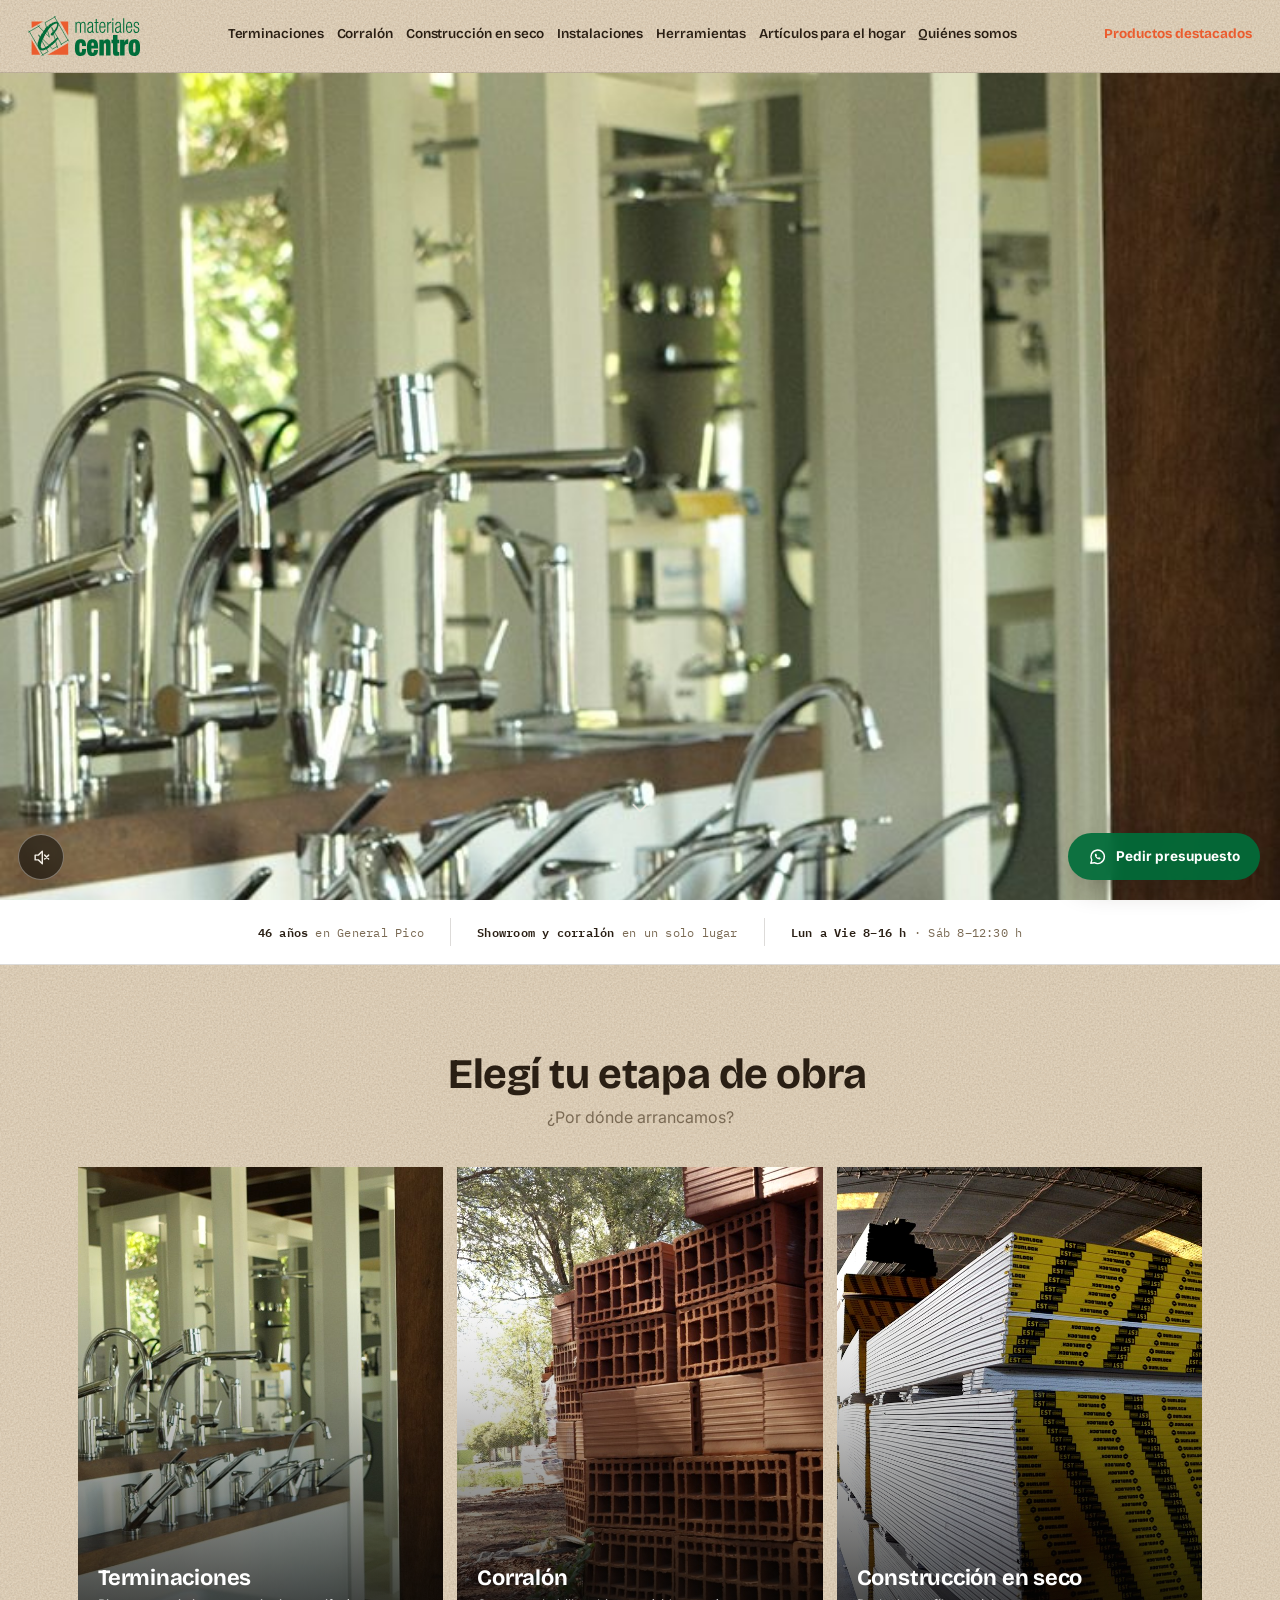
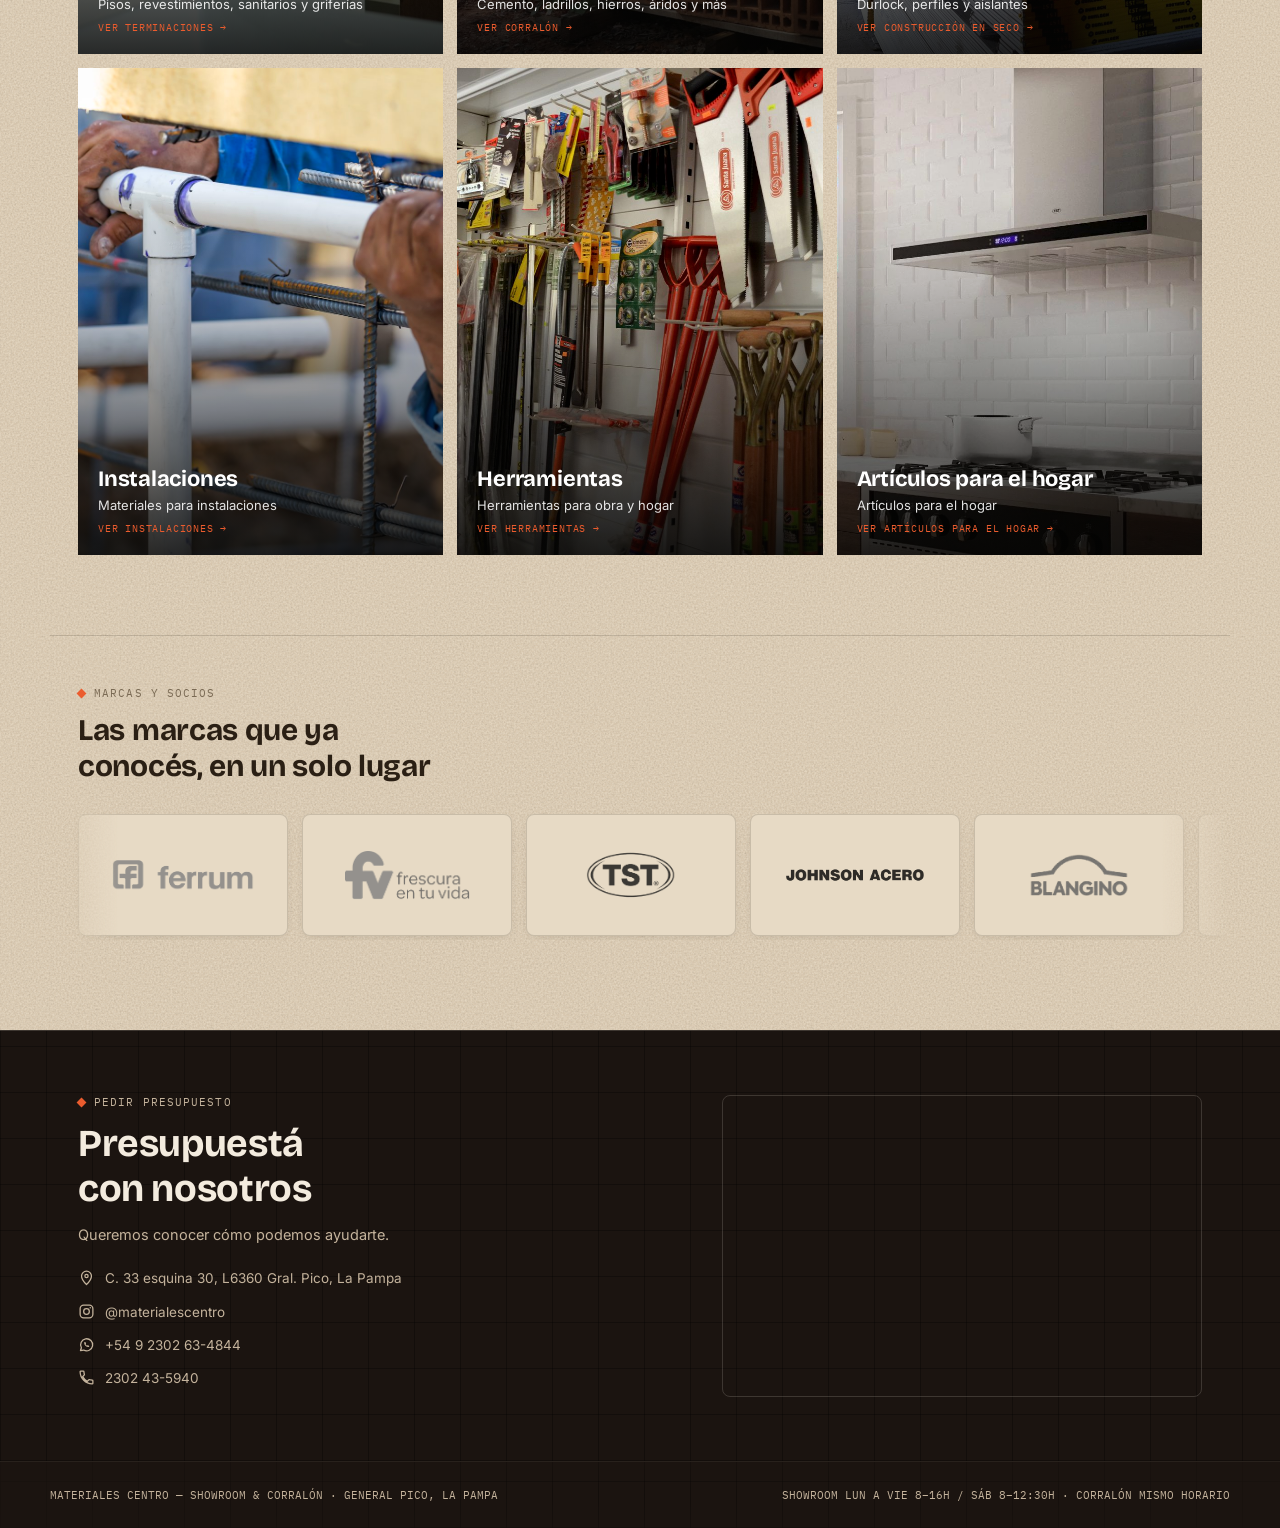
==== index.html @ 57e36277 "SEO, accesibilidad, performance y contenido: T1, T3, T4, T7, T8, T10, T14, T15, T16 - T1: lang, titl" ====
<!DOCTYPE html>
<html lang="es-AR">
<meta charset="utf-8">
<meta name="viewport" content="width=device-width, initial-scale=1">
<title>Materiales Centro | Corralón y Showroom en General Pico, La Pampa</title>
<meta name="description" content="Corralón y showroom en General Pico: cemento, ladrillos, Durlock, sanitarios, pisos y herramientas. 46 años en tu obra. Pedí tu presupuesto por WhatsApp.">
<meta name="theme-color" content="#006D3A">
<link rel="canonical" href="https://delfinaalonso.github.io/MCentro/">
<link rel="icon" type="image/svg+xml" href="assets/img/favicon.svg">

<meta property="og:type" content="website">
<meta property="og:locale" content="es_AR">
<meta property="og:site_name" content="Materiales Centro">
<meta property="og:title" content="Materiales Centro — Corralón y Showroom en General Pico">
<meta property="og:description" content="Todo para tu obra, de los cimientos a las terminaciones. Pedí tu presupuesto por WhatsApp.">
<meta property="og:url" content="https://delfinaalonso.github.io/MCentro/">
<meta property="og:image" content="https://delfinaalonso.github.io/MCentro/assets/img/og-home.jpg">
<meta name="twitter:card" content="summary_large_image">
<link rel="preconnect" href="https://fonts.googleapis.com">
<link rel="preconnect" href="https://fonts.gstatic.com" crossorigin>
<link href="https://fonts.googleapis.com/css2?family=Bricolage+Grotesque:opsz,wght@12..96,500;12..96,700;12..96,800&family=Inter:wght@400;500;600;700&family=IBM+Plex+Mono:wght@400;500;600&display=swap" rel="stylesheet">
<link rel="stylesheet" href="assets/css/styles.css?v=14">
<style>
  /* ---------- header: pedido explícito de sacar todas las sombras/degradé
     oscuro y el halo de texto — el header de home queda con el mismo estilo
     sólido, colores y tipografía que ya usan todas las demás páginas (nada
     se redeclara acá, se hereda tal cual de styles.css). ---------- */

  /* ================= VIDEO DE APERTURA =================
     Reemplaza la secuencia de fotos con scroll "pegado" por el video que
     pasó la clienta (YouTube, no listado). Mucho más simple: una sola
     sección de una pantalla de alto, sin matemática de scroll ni estados
     por acto — el video habla solo. */
  /* El header ocupa 73px fijos arriba (medido en todos los anchos); si el
     video mide 100vh completo, sus últimos 73px quedan tapados por el
     borde de la pantalla al cargar. Se descuenta esa altura para que el
     video entre entero sin necesidad de scrollear. */
  #obra-video{
    position:relative; height:calc(100vh - 73px); height:calc(100dvh - 73px); overflow:hidden;
    background-color:var(--deep);
    /* Imagen de fondo mientras el video de YouTube todavía no cargó (T14:
       la carga del iframe y de su API se difiere hasta el evento load de
       la ventana, así no compite con el resto del contenido). */
    background-image:url('assets/img/portada-showroom.jpg');
    background-size:cover; background-position:50% 30%;
  }
  .video-frame{
    position:absolute; top:50%; left:50%; transform:translate(-50%,-50%);
    width:100vw; height:56.25vw; /* 16:9 a partir del ancho... */
    min-height:100%; min-width:177.78vh; /* ...o del alto, lo que cubra más */
  }
  /* A pesar de controls=0, YouTube a veces muestra un cartelito con el
     título/fecha del video arriba a la izquierda al arrancar. Se agranda
     el video un poco de más y se lo corre hacia arriba: esa franja de
     arriba queda recortada fuera de la vista (#obra-video tiene
     overflow:hidden) y abajo se rellena con más imagen del video, sin
     dejar ningún hueco. */
  .video-frame iframe{
    position:absolute; top:0; left:0; width:100%; height:100%; pointer-events:none;
    transform:scale(1.18) translateY(-5%);
    /* Transparente: mientras no tiene data-src cargado (ver T14, se difiere
       hasta el evento load) se tiene que ver la imagen de fondo de
       #obra-video y no el blanco por defecto de un iframe vacío. */
    background:transparent;
  }

  /* Capa invisible sobre el video: absorbe cualquier toque/clic y no hace
     nada con él — el video nunca se puede pausar, adelantar ni tocar para
     ir a YouTube. El único control es el botón de sonido de más abajo. */
  .video-shield{
    position:absolute; inset:0; z-index:2; width:100%; height:100%;
    background:transparent; border:none; padding:0; margin:0;
    -webkit-appearance:none; appearance:none; cursor:default;
  }

  /* Botón fijo de sonido, abajo a la izquierda: a la misma altura que el
     botón flotante de WhatsApp de abajo a la derecha (bottom:20px), ya
     corregido en styles.css para que quede pegado al borde de verdad. */
  .video-sound-toggle{
    position:absolute; left:18px; bottom:20px; z-index:3;
    width:46px; height:46px; border-radius:50%;
    border:1px solid rgba(241,236,227,.4); background:rgba(4,4,3,.55);
    backdrop-filter:blur(6px); -webkit-backdrop-filter:blur(6px);
    color:#F1ECE3; display:flex; align-items:center; justify-content:center;
    cursor:pointer; transition:background .2s ease, border-color .2s ease;
  }
  .video-sound-toggle:hover{background:rgba(4,4,3,.78); border-color:rgba(241,236,227,.7);}
  .video-sound-toggle .ic-unmuted{display:none;}
  .video-sound-toggle:not(.is-muted) .ic-muted{display:none;}
  .video-sound-toggle:not(.is-muted) .ic-unmuted{display:block;}

  /* Señal de que la página sigue para abajo: una flechita chica, centrada,
     puramente decorativa (no se puede tocar, no hace nada). Más arriba que
     el botón de sonido/WhatsApp para no pisarse con ellos en pantallas
     angostas, donde el botón de WhatsApp se acerca al centro. */
  .video-scroll-hint{
    position:absolute; left:50%; bottom:80px; transform:translateX(-50%);
    z-index:3; pointer-events:none; color:#F1ECE3; opacity:.8;
    animation:video-scroll-bounce 1.8s ease-in-out infinite;
  }
  @keyframes video-scroll-bounce{
    0%,100%{ transform:translate(-50%,0); }
    50%{ transform:translate(-50%,7px); }
  }
  @media(prefers-reduced-motion: reduce){
    .video-scroll-hint{animation:none;}
  }

  /* El video está grabado horizontal (16:9); en un celular en vertical,
     "cubrir" la pantalla completa (lo que hace el resto de este bloque)
     recorta la mayor parte de los costados y deja ver solo una tira
     angosta del medio — además de agrandar la franja a recortar arriba
     para tapar el cartel de YouTube, lo que se nota más sobre tan poco
     video visible. En mobile se muestra en su proporción real (16:9,
     sin recortar de más) en vez de forzarlo a pantalla completa: entra
     bastante más video en pantalla y de paso ocupa mucho menos alto, así
     que hay que scrollear menos para llegar al resto de la página. */
  @media(max-width:760px){
    #obra-video{height:auto; aspect-ratio:16/9;}
    .video-frame{position:absolute; inset:0; top:0; left:0; transform:none; width:100%; height:100%; min-width:0; min-height:0;}
    .video-scroll-hint{display:none;}
  }

  /* ================= SALIDA — tres fotogramas, no tarjetas ================= */
  #salida{padding:84px 0 50px;}
  .salida-head{max-width:44ch; margin:0 auto 40px; text-align:center;}
  .salida-head p.tag{color:var(--soft); justify-content:center;}
  /* Nunca se tiene que partir en dos líneas: el tamaño baja con el ancho de
     pantalla (en vez de tener un piso fijo) para que "¿Por dónde
     arrancamos?" siempre entre completo en una sola línea. */
  .salida-head h2{font-size:clamp(15px,6vw,42px); color:var(--ink); white-space:nowrap;}
  .salida-sub{margin-top:8px; color:var(--soft); font-size:clamp(13px,2.2vw,16px);}
  /* 3 columnas (no 4): con Catálogo y Quiénes somos afuera (quedan solo
     en el menú) son 6 accesos, y 3x2 cierra parejo en vez de dejar una
     fila incompleta. */
  .exit-grid{display:grid; grid-template-columns:repeat(3,1fr); gap:14px;}
  .exit{position:relative; overflow:hidden; display:block; aspect-ratio:3/4; scroll-margin-top:90px;}
  .exit img{position:absolute; inset:0; width:100%; height:100%; object-fit:cover; filter:saturate(1.02) contrast(1.02); transition:transform .5s ease;}
  .exit:hover img{transform:scale(1.045);}
  .exit .scrim{position:absolute; inset:0; background:linear-gradient(to top, rgba(4,4,3,.85), rgba(4,4,3,.15) 55%, transparent 75%);}
  .exit .ex-in{position:absolute; inset:0; display:flex; flex-direction:column; justify-content:flex-end; padding:20px; color:#fff;}
  .exit h3{font-size:clamp(17px,1.8vw,22px); line-height:1.15;}
  .exit .ex-desc{font-size:13px; line-height:1.35; color:rgba(255,255,255,.88); margin-top:4px;}
  .exit .go{font-family:'IBM Plex Mono',monospace; font-size:10px; letter-spacing:.08em; text-transform:uppercase; color:var(--naranja); display:flex; align-items:center; gap:7px; margin-top:8px; transition:gap .2s ease;}
  .exit:hover .go{gap:12px;}
  @media(max-width:900px){ .exit-grid{grid-template-columns:repeat(2,1fr);} }

  html.js-anim .reveal-el.d2.is-visible{transition-delay:.24s;}

  @media(max-width:1250px){
    .main-nav{display:none;}
    .burger{display:flex;}
  }

  html.nav-force-burger .main-nav{display:none;}
  html.nav-force-burger .burger{display:flex;}

  /* ---------- marcas y socios (slider) — movido de Terminaciones a la home ---------- */
  /* padding-top/bottom, no el shorthand de 3 valores: ese pone el
     izquierdo/derecho en 0 y pisa el padding lateral de .wrap, dejando el
     título pegado al borde en mobile. */
  .partners{padding-top:50px; padding-bottom:60px; border-top:1px solid var(--line); margin-top:30px;}
  .partners-head{margin-bottom:26px;}
  .partners-head h2{font-size:clamp(22px,3vw,30px); max-width:26ch;}
  .partners-marquee{overflow-x:auto; margin:0 -28px; padding:4px 28px; -webkit-mask-image:linear-gradient(to right, transparent, #000 6%, #000 94%, transparent); mask-image:linear-gradient(to right, transparent, #000 6%, #000 94%, transparent); scrollbar-width:none;}
  .partners-marquee::-webkit-scrollbar{display:none;}
  html.js-anim .partners-marquee{overflow:hidden;}
  .partners-track{display:flex; gap:14px; width:max-content;}
  /* 48s, no 26s: con el doble de logos (13 en vez de 7) recorre el doble
     de distancia, así que necesita el doble de tiempo para que la
     velocidad de scroll se sienta igual que antes. */
  html.js-anim .partners-track{animation:partnersMarquee 48s linear infinite;}
  html.js-anim .partners-marquee:hover .partners-track{animation-play-state:paused;}
  @keyframes partnersMarquee{ from{transform:translateX(0);} to{transform:translateX(-50%);} }
  .partner-card{
    flex:0 0 auto; width:210px; height:122px; border:1px solid var(--line); border-radius:8px;
    display:flex; align-items:center; justify-content:center; text-align:center; padding:18px;
    box-shadow:0 4px 14px -7px rgba(42,31,20,.22); transition:box-shadow .25s ease, transform .25s ease;
  }
  .partner-card:hover{box-shadow:0 18px 32px -12px rgba(42,31,20,.32); transform:translateY(-4px);}
  .partner-card.real{background:var(--bg);}
  .partner-card img{max-height:52px; width:auto; max-width:82%; object-fit:contain; filter:grayscale(1) contrast(1.05); opacity:.8; transition:filter .25s ease, opacity .25s ease;}
  .partner-card:hover img{filter:none; opacity:1;}

  /* ================= FRANJA DE CONFIANZA (T3) ================= */
  .trust-strip{background:#fff; border-bottom:1px solid var(--line);}
  .trust-strip .wrap{
    display:flex; flex-wrap:wrap; justify-content:center; gap:10px 0;
    list-style:none; padding:18px 28px; max-width:1180px; margin:0 auto;
  }
  .trust-strip li{
    font-family:'IBM Plex Mono',monospace; font-size:12px; letter-spacing:.02em; color:var(--soft);
    padding:4px 26px; text-align:center;
  }
  .trust-strip li + li{border-left:1px solid var(--line);}
  .trust-strip li strong{color:var(--ink); font-weight:600;}
  @media (max-width:860px){
    .trust-strip .wrap{flex-direction:column; align-items:center; gap:10px; padding:16px 28px;}
    .trust-strip li{border-left:none !important; padding:0; width:100%;}
    .trust-strip li + li{border-top:1px solid var(--line); padding-top:10px;}
  }
</style>

<body data-page="home">
<div data-include="header"></div>


<main id="top">
  <section id="obra-video">
    <div class="video-frame">
      <iframe
        id="obraYt"
        data-src="https://www.youtube-nocookie.com/embed/5IaC7FZlDbE?autoplay=1&mute=1&loop=1&playlist=5IaC7FZlDbE&controls=0&modestbranding=1&playsinline=1&rel=0&iv_load_policy=3&disablekb=1&fs=0&enablejsapi=1&origin=https://delfinaalonso.github.io"
        title="Materiales Centro" frameborder="0"
        allow="autoplay">
      </iframe>
    </div>
    <div class="video-shield" id="videoShield" aria-hidden="true"></div>
    <button type="button" class="video-sound-toggle is-muted" id="videoSoundToggle" aria-pressed="false" aria-label="Activar sonido">
      <svg class="ic-muted" viewBox="0 0 24 24" width="19" height="19" fill="none" stroke="currentColor" stroke-width="1.8" stroke-linecap="round" stroke-linejoin="round"><path d="M4 9v6h4l5 5V4L8 9H4z"/><path d="M16 9l5 5M21 9l-5 5"/></svg>
      <svg class="ic-unmuted" viewBox="0 0 24 24" width="19" height="19" fill="none" stroke="currentColor" stroke-width="1.8" stroke-linecap="round" stroke-linejoin="round"><path d="M4 9v6h4l5 5V4L8 9H4z"/><path d="M16.5 8.5a5 5 0 0 1 0 7M19.5 6a9 9 0 0 1 0 12"/></svg>
    </button>
    <svg class="video-scroll-hint" aria-hidden="true" viewBox="0 0 24 24" width="26" height="26" fill="none" stroke="currentColor" stroke-width="1.8" stroke-linecap="round" stroke-linejoin="round"><path d="M6 10l6 6 6-6"/></svg>
  </section>

  <section id="confianza" class="trust-strip">
    <ul class="wrap">
      <li><strong>46 años</strong> en General Pico</li>
      <li><strong>Showroom y corralón</strong> en un solo lugar</li>
      <li><strong>Lun a Vie 8–16 h</strong> · Sáb 8–12:30 h</li>
      <!-- [CONFIRMAR con el cliente antes de publicar]
      <li><strong>Presupuesto sin cargo</strong> ni compromiso</li>
      -->
    </ul>
  </section>

  <section id="salida">
    <div class="wrap salida-head reveal-el">
      <h2>Elegí tu etapa de obra</h2>
      <p class="salida-sub">¿Por dónde arrancamos?</p>
    </div>
    <div class="wrap">
      <div class="exit-grid">
        <a href="terminaciones.html" class="exit reveal-el">
          <img src="assets/img/portada-showroom.jpg" alt="Griferías y sanitarios en el showroom de Materiales Centro" width="740" height="960" loading="lazy" decoding="async" style="object-position:50% 38%;" />
          <div class="scrim"></div>
          <div class="ex-in"><h3>Terminaciones</h3><p class="ex-desc">Pisos, revestimientos, sanitarios y griferías</p><span class="go">Ver terminaciones →</span></div>
        </a>
        <a href="corralon.html" class="exit reveal-el d1">
          <img src="assets/img/portada-corralon.jpg" alt="Ladrillos cerámicos huecos apilados en el corralón" width="740" height="960" loading="lazy" decoding="async" style="object-position:50% 38%;" />
          <div class="scrim"></div>
          <div class="ex-in"><h3>Corralón</h3><p class="ex-desc">Cemento, ladrillos, hierros, áridos y más</p><span class="go">Ver corralón →</span></div>
        </a>
        <a href="construccion-en-seco.html" class="exit reveal-el d2">
          <img src="assets/img/portada-en-seco.jpg" alt="Placas de yeso Durlock apiladas en depósito" width="740" height="960" loading="lazy" decoding="async" style="object-position:50% 45%;" />
          <div class="scrim"></div>
          <div class="ex-in"><h3>Construcción en seco</h3><p class="ex-desc">Durlock, perfiles y aislantes</p><span class="go">Ver construcción en seco →</span></div>
        </a>
        <a href="instalaciones.html" class="exit reveal-el">
          <img src="assets/img/portada-instalaciones.jpg" alt="Instalación de cañerías de agua en una obra" width="1600" height="1067" loading="lazy" decoding="async" style="object-position:60% 40%;" />
          <div class="scrim"></div>
          <div class="ex-in"><h3>Instalaciones</h3><p class="ex-desc">Materiales para instalaciones</p><span class="go">Ver instalaciones →</span></div>
        </a>
        <a href="herramientas.html" class="exit reveal-el d1">
          <img src="assets/img/portada-herramientas.jpg" alt="Serruchos, palas y herramientas de mano en exhibición" width="740" height="960" loading="lazy" decoding="async" style="object-position:50% 30%;" />
          <div class="scrim"></div>
          <div class="ex-in"><h3>Herramientas</h3><p class="ex-desc">Herramientas para obra y hogar</p><span class="go">Ver herramientas →</span></div>
        </a>
        <a href="articulos-para-el-hogar.html" class="exit reveal-el d2">
          <img src="assets/img/portada-art-del-hogar.jpg" alt="Anafe a gas y campana extractora de cocina en exhibición" width="740" height="960" loading="lazy" decoding="async" style="object-position:60% 70%;" />
          <div class="scrim"></div>
          <div class="ex-in"><h3>Artículos para el hogar</h3><p class="ex-desc">Artículos para el hogar</p><span class="go">Ver artículos para el hogar →</span></div>
        </a>
      </div>
    </div>
  </section>

  <section class="wrap partners reveal-el">
    <div class="partners-head">
      <p class="tag"><span class="tick"></span>Marcas y socios</p>
      <h2>Las marcas que ya conocés, en un solo lugar</h2>
    </div>
    <div class="partners-marquee" tabindex="0" aria-label="Marcas y socios estratégicos">
      <div class="partners-track">
        <div class="partner-card real"><img src="assets/img/logo-ferrum.png" alt="Ferrum" width="1294" height="398" loading="lazy" decoding="async" /></div>
        <div class="partner-card real"><img src="assets/img/logo-fv.png" alt="FV" width="510" height="210" loading="lazy" decoding="async" /></div>
        <div class="partner-card real"><img src="assets/img/logo-TST.png" alt="TST" width="431" height="250" loading="lazy" decoding="async" /></div>
        <!-- [CONFIRMAR con el cliente]: el archivo se llama logo-johnson.png pero el alt dice "Jhonson" — probable error de tipeo. No se cambia a "Johnson" hasta que Delfina confirme cuál es el nombre correcto de la marca. -->
        <div class="partner-card real"><img src="assets/img/logo-johnson.png" alt="Jhonson" width="1780" height="250" loading="lazy" decoding="async" /></div>
        <div class="partner-card real"><img src="assets/img/logo-Blangino.png" alt="Blangino" width="482" height="250" loading="lazy" decoding="async" /></div>
        <div class="partner-card real"><img src="assets/img/logo-misiones.png" alt="Misiones" width="758" height="154" loading="lazy" decoding="async" /></div>
        <div class="partner-card real"><img src="assets/img/logo-Vasser.png" alt="Vasser" width="513" height="210" loading="lazy" decoding="async" /></div>
        <div class="partner-card real"><img src="assets/img/logo-durlock.png" alt="Durlock" width="500" height="213" loading="lazy" decoding="async" /></div>
        <div class="partner-card real"><img src="assets/img/logo-cerronegro.png" alt="Cerro Negro" width="280" height="154" loading="lazy" decoding="async" /></div>
        <div class="partner-card real"><img src="assets/img/logo-canuelas.png" alt="Cerámica Cañuelas" width="1525" height="244" loading="lazy" decoding="async" /></div>
        <div class="partner-card real"><img src="assets/img/logo-palmar.png" alt="Palmar" width="350" height="133" loading="lazy" decoding="async" /></div>
        <div class="partner-card real"><img src="assets/img/logo-lomanegra.png" alt="Loma Negra" width="800" height="783" loading="lazy" decoding="async" /></div>
        <div class="partner-card real"><img src="assets/img/logo-spl.png" alt="SPL Láminas" width="326" height="272" loading="lazy" decoding="async" /></div>
        <div class="partner-card real" aria-hidden="true"><img src="assets/img/logo-ferrum.png" alt="" width="1294" height="398" loading="lazy" decoding="async" /></div>
        <div class="partner-card real" aria-hidden="true"><img src="assets/img/logo-fv.png" alt="" width="510" height="210" loading="lazy" decoding="async" /></div>
        <div class="partner-card real" aria-hidden="true"><img src="assets/img/logo-TST.png" alt="" width="431" height="250" loading="lazy" decoding="async" /></div>
        <div class="partner-card real" aria-hidden="true"><img src="assets/img/logo-johnson.png" alt="" width="1780" height="250" loading="lazy" decoding="async" /></div>
        <div class="partner-card real" aria-hidden="true"><img src="assets/img/logo-Blangino.png" alt="" width="482" height="250" loading="lazy" decoding="async" /></div>
        <div class="partner-card real" aria-hidden="true"><img src="assets/img/logo-misiones.png" alt="" width="758" height="154" loading="lazy" decoding="async" /></div>
        <div class="partner-card real" aria-hidden="true"><img src="assets/img/logo-Vasser.png" alt="" width="513" height="210" loading="lazy" decoding="async" /></div>
        <div class="partner-card real" aria-hidden="true"><img src="assets/img/logo-durlock.png" alt="" width="500" height="213" loading="lazy" decoding="async" /></div>
        <div class="partner-card real" aria-hidden="true"><img src="assets/img/logo-cerronegro.png" alt="" width="280" height="154" loading="lazy" decoding="async" /></div>
        <div class="partner-card real" aria-hidden="true"><img src="assets/img/logo-canuelas.png" alt="" width="1525" height="244" loading="lazy" decoding="async" /></div>
        <div class="partner-card real" aria-hidden="true"><img src="assets/img/logo-palmar.png" alt="" width="350" height="133" loading="lazy" decoding="async" /></div>
        <div class="partner-card real" aria-hidden="true"><img src="assets/img/logo-lomanegra.png" alt="" width="800" height="783" loading="lazy" decoding="async" /></div>
        <div class="partner-card real" aria-hidden="true"><img src="assets/img/logo-spl.png" alt="" width="326" height="272" loading="lazy" decoding="async" /></div>
      </div>
    </div>
  </section>

  <section id="presupuesto">
    <div class="wrap row">
      <div class="intro-col reveal-el">
        <p class="tag"><span class="tick"></span>Pedir presupuesto</p>
        <h2>Presupuestá con nosotros</h2>
        <p class="sub">Queremos conocer cómo podemos ayudarte.</p>
        <div class="contact-links">
          <a href="https://share.google/QC87hs6kjnk122Bjw" target="_blank" rel="noopener">
            <svg viewBox="0 0 24 24" width="17" height="17" fill="none" stroke="currentColor" stroke-width="1.8" stroke-linecap="round" stroke-linejoin="round"><path d="M12 22s7-6.5 7-12a7 7 0 1 0-14 0c0 5.5 7 12 7 12z"/><circle cx="12" cy="10" r="2.3"/></svg>
            <span>C. 33 esquina 30, L6360 Gral. Pico, La Pampa</span>
          </a>
          <a href="https://instagram.com/materialescentro" target="_blank" rel="noopener">
            <svg viewBox="0 0 24 24" width="17" height="17" fill="none" stroke="currentColor" stroke-width="1.8" stroke-linecap="round" stroke-linejoin="round"><rect x="3" y="3" width="18" height="18" rx="5"/><circle cx="12" cy="12" r="4"/><circle cx="17.3" cy="6.7" r="1.1" fill="currentColor" stroke="none"/></svg>
            <span>@materialescentro</span>
          </a>
          <a href="https://wa.me/5492302634844?text=Hola!%20Quiero%20pedir%20un%20presupuesto." target="_blank" rel="noopener" data-wa-source="presupuesto">
            <svg viewBox="0 0 24 24" width="17" height="17" fill="none" stroke="currentColor" stroke-width="1.8" stroke-linecap="round" stroke-linejoin="round"><path d="M3.5 20.5l1.3-3.9a8.5 8.5 0 1 1 3.2 3.2z"/><path d="M8.7 9.6c0-.5.4-1 .9-1h.5c.3 0 .5.2.6.4l.6 1.4c.1.2.1.5-.1.7l-.5.6c.4.9 1.1 1.6 2 2l.6-.5c.2-.2.4-.2.7-.1l1.4.6c.3.1.4.3.4.6v.5c0 .5-.4.9-1 .9-3.4 0-6.1-2.7-6.1-6.1z" fill="currentColor" stroke="none"/></svg>
            <span>+54 9 2302 63-4844</span>
          </a>
          <a href="tel:+542302435940">
            <svg viewBox="0 0 24 24" width="17" height="17" fill="none" stroke="currentColor" stroke-width="1.8" stroke-linecap="round" stroke-linejoin="round"><path d="M6.6 10.8c1.4 2.8 3.8 5.1 6.6 6.6l2.2-2.2c.3-.3.7-.4 1-.2 1.1.4 2.3.6 3.6.6.6 0 1 .4 1 1v3.4c0 .6-.4 1-1 1C10.9 21 3 13.1 3 3.9c0-.6.4-1 1-1h3.4c.6 0 1 .4 1 1 0 1.3.2 2.5.6 3.6.1.3 0 .7-.2 1L6.6 10.8z"/></svg>
            <span>2302 43-5940</span>
          </a>
        </div>
      </div>
      <div class="map-col reveal-el d1">
        <iframe
          src="https://www.google.com/maps?q=C.+33+esquina+30,+L6360+General+Pico,+La+Pampa,+Argentina&output=embed"
          loading="lazy" referrerpolicy="no-referrer-when-downgrade"
          title="Ubicación de Materiales Centro — showroom y corralón" allowfullscreen>
        </iframe>
      </div>
    </div>
  </section>
</main>

<div data-include="footer"></div>

<script src="assets/js/include.js"></script>
<script src="assets/js/cart.js"></script>
<script>
window.includesReady.then(function(){
  /* Cada bloque va en su propio try/catch y no depende de que el resto
     funcione: si la cinemática de más abajo se rompe en algún dispositivo,
     el menú, el "aparecer al scrollear" y el botón flotante tienen que
     seguir andando igual — es lo que falló la vez pasada: todo colgaba
     de que la cinemática arrancara bien. */

  try{
    var burger = document.querySelector('.burger');
    var panel = document.querySelector('.mobile-panel');
    if(burger && panel){
      burger.addEventListener('click', function(){
        var open = panel.classList.toggle('open');
        burger.setAttribute('aria-expanded', open ? 'true' : 'false');
      });
      panel.querySelectorAll('a').forEach(function(a){
        a.addEventListener('click', function(){ panel.classList.remove('open'); burger.setAttribute('aria-expanded','false'); });
      });
    }
  }catch(err){ console.error('Error en el menú mobile', err); }

  var reduce = window.matchMedia('(prefers-reduced-motion: reduce)').matches;

  try{
    if(!reduce){ document.documentElement.classList.add('js-anim'); }
    function revealAllNow(){
      document.querySelectorAll('.reveal-el:not(.is-visible)').forEach(function(el){ el.classList.add('is-visible'); });
    }
    if(reduce || !('IntersectionObserver' in window)){
      revealAllNow();
    } else {
      var io = new IntersectionObserver(function(entries){
        entries.forEach(function(e){ if(e.isIntersecting){ e.target.classList.add('is-visible'); io.unobserve(e.target); } });
      }, {threshold:.16});
      document.querySelectorAll('.reveal-el').forEach(function(el){ io.observe(el); });
      /* Red de seguridad: si por lo que sea algún bloque no se reveló
         solo (un bug nuestro, una rareza del navegador), no se queda
         invisible para siempre. */
      setTimeout(revealAllNow, 4000);
    }
  }catch(err){
    console.error('Error en el "aparecer al scrollear"', err);
    document.querySelectorAll('.reveal-el').forEach(function(el){ el.classList.add('is-visible'); });
  }

  try{
    var ytFrame = document.getElementById('obraYt');
    var soundBtn = document.getElementById('videoSoundToggle');
    if(ytFrame && soundBtn && window.YT === undefined){
      var ytPlayer = null;

      function setSoundUi(muted){
        soundBtn.classList.toggle('is-muted', muted);
        soundBtn.setAttribute('aria-pressed', muted ? 'false' : 'true');
        soundBtn.setAttribute('aria-label', muted ? 'Activar sonido' : 'Silenciar');
      }

      window.onYouTubeIframeAPIReady = function(){
        try{
          ytPlayer = new YT.Player('obraYt', {
            events: { onReady: function(){ setSoundUi(true); } }
          });
        }catch(err){ console.error('Error al iniciar el reproductor de YouTube', err); }
      };

      soundBtn.addEventListener('click', function(){
        if(!ytPlayer || !ytPlayer.isMuted){ return; }
        try{
          if(ytPlayer.isMuted()){
            ytPlayer.unMute();
            ytPlayer.setVolume(100);
            setSoundUi(false);
          } else {
            ytPlayer.mute();
            setSoundUi(true);
          }
        }catch(err){ console.error('Error al cambiar el sonido del video', err); }
      });

      /* T14: el video y la API de YouTube (iframe_api) ya no cargan de
         entrada — se difieren hasta que termina de cargar el resto de la
         página (evento load), para no competir por ancho de banda con el
         resto del contenido. Mientras tanto se ve la imagen de fondo del
         #obra-video. */
      function loadYouTube(){
        try{
          ytFrame.src = ytFrame.dataset.src;
          var ytTag = document.createElement('script');
          ytTag.src = 'https://www.youtube.com/iframe_api';
          document.head.appendChild(ytTag);
        }catch(err){ console.error('Error al cargar el video de YouTube', err); }
      }
      if(document.readyState === 'complete'){ loadYouTube(); }
      else{ window.addEventListener('load', loadYouTube); }
    }
  }catch(err){ console.error('Error al preparar el control de sonido del video', err); }

});
</script>
</body>
</html>
---- assets/css/styles.css ----
/* ============================================================
   Materiales Centro — estilos compartidos
   Tokens, reset, header/nav, tick/tag, reveal-on-scroll, botones,
   y la banda oscura de cierre (presupuesto + footer + fab).
   Cada página conserva su propio <style> para lo que le es propio
   (hero, grillas de categoría, etc.) y puede sobrescribir cualquier
   regla de acá (p. ej. el header especial de Home).

   Este archivo se linkea con ?v=2 en cada página (cache-busting): un
   navegador puede cachear una versión vieja de este CSS mientras ya
   carga el HTML nuevo, y quedan mezclados (pasó una vez). Si se edita
   este archivo, subir ese número en TODAS las páginas que lo linkean.
   ============================================================ */

:root{
  --bg:#E7DAC5; --ink:#2A1F14; --soft:#7A6A54; --line:rgba(42,31,20,.16); --cardfill:rgba(42,31,20,.045);
  --deep:#1B1410; --deep-ink:#F3EBDE; --deep-soft:#C4B39C; --deep-line:rgba(243,235,222,.16);
  --naranja:#EB5C2E; --verde:#3FA873; --verde-brand:#006D3A; --focus:#3FA873;
  --grain:url("[data-uri]");
}
*{box-sizing:border-box; margin:0; padding:0;}
/* overflow-x:clip (no overflow-x:hidden/auto) a propósito: hidden/auto en el
   html o el body rompe position:sticky de cualquier elemento de la página
   (por ejemplo la cinemática de la home) porque convierte a html/body en el
   contenedor de scroll en vez del viewport. clip recorta el desborde
   horizontal (lo que necesitábamos para el marquee de marcas) sin ese
   efecto secundario. */
html{-webkit-text-size-adjust:100%; overflow-x:clip;}
body{background-color:var(--bg); background-image:var(--grain); background-repeat:repeat; background-size:300px 300px; background-blend-mode:multiply; color:var(--ink); font-family:'Inter',system-ui,sans-serif; -webkit-font-smoothing:antialiased; overflow-x:clip;}
h1,h2,h3{font-family:'Bricolage Grotesque',sans-serif; letter-spacing:-.01em; text-wrap:balance;}
img{max-width:100%; display:block;}
a{color:inherit; text-decoration:none;}
:focus-visible{outline:2px solid var(--focus); outline-offset:3px;}
.wrap{max-width:1180px; margin:0 auto; padding:0 28px;}
@media (prefers-reduced-motion: no-preference){ html{scroll-behavior:smooth;} }

/* ---------- header (versión por defecto: sticky, siempre sólido) ---------- */
header{position:sticky; top:0; z-index:80; background-color:var(--bg); background-image:var(--grain); background-repeat:repeat; background-size:300px 300px; background-blend-mode:multiply; border-bottom:1px solid var(--line);}
/* El menú, el logo, "Catálogo" y el carrito van todos en la misma fila
   (pedido explícito: nada de una segunda fila para el nav). El <nav> toma
   el espacio disponible entre el logo y los botones de la derecha; si no
   entra en una sola línea pasa a menú hamburguesa (ver nav-force-burger
   en include.js, que mide el ancho real ya renderizado). */
/* Esta fila es más ancha que el resto del contenido (1180px) a propósito:
   con el logo, los 7 links, "Catálogo" y el carrito todos en una sola
   línea, 1180px no alcanza ni achicando la tipografía — así que le damos
   más aire solo a esta fila en pantallas grandes. */
.top-row{display:flex; align-items:center; justify-content:space-between; gap:18px; padding:16px 28px; max-width:1500px; margin:0 auto;}
.logo-mark{height:40px; flex-shrink:0;}
.logo-mark svg{height:100%; width:auto; display:block;}
.head-right{display:flex; align-items:center; gap:16px; flex-shrink:0;}

.main-nav{
  display:flex; flex-wrap:nowrap; align-items:center; justify-content:center; gap:clamp(8px,1vw,14px);
  flex:1; min-width:0; padding:0 14px;
}
.main-nav a{
  font-family:'Bricolage Grotesque',sans-serif; font-weight:600; font-size:13.5px; letter-spacing:-.005em; white-space:nowrap;
  color:var(--ink); padding-bottom:4px; border-bottom:1.5px solid transparent;
  transition:border-color .15s ease, color .15s ease;
}
.main-nav a:hover{border-color:rgba(42,31,20,.4);}
.main-nav a.on{border-color:var(--naranja); color:var(--naranja); font-weight:700;}

/* Sin recuadro: antes tenía un borde cuadrado que no sumaba nada (mismo
   criterio que se usó para los demás botones del sitio). Las líneas más
   gruesas y en el verde de marca, para que tenga más presencia. */
.burger{display:none; width:40px; height:40px; border:none; background:none; cursor:pointer; align-items:center; justify-content:center; flex-shrink:0;}
.burger span, .burger span::before, .burger span::after{content:''; display:block; width:19px; height:2.2px; background:var(--verde-brand); position:relative;}
.burger span::before{position:absolute; top:-7px;} .burger span::after{position:absolute; top:7px;}
.mobile-panel{display:none;}
.mobile-panel.open{display:flex; flex-direction:column; gap:2px; padding:6px 28px 18px; background:var(--bg); border-bottom:1px solid var(--line);}
.mobile-panel a{color:var(--ink); padding:13px 4px; font-size:14.5px; border-bottom:1px solid var(--line);}
.mobile-panel a.on{color:var(--naranja);}

/* ---------- diamond tick / tag ---------- */
.tick{display:inline-block; width:7px; height:7px; background:currentColor; transform:rotate(45deg); flex-shrink:0;}
.tag{font-family:'IBM Plex Mono',monospace; font-size:11px; letter-spacing:.1em; text-transform:uppercase; color:var(--soft); display:flex; align-items:center; gap:9px; margin-bottom:12px;}
.tag .tick{color:var(--naranja);}

/* ---------- reveal on scroll ---------- */
.reveal-el{opacity:1; transform:none;}
html.js-anim .reveal-el{opacity:0; transform:translateY(20px);}
html.js-anim .reveal-el.is-visible{opacity:1; transform:none; transition:opacity .8s ease, transform .8s ease;}
html.js-anim .reveal-el.d1.is-visible{transition-delay:.12s;}

/* ---------- link con flecha (cta genérico) ---------- */
.link-cta{font-family:'Inter',sans-serif; font-size:14px; font-weight:700; color:#fff; display:inline-flex; align-items:center; gap:6px; transition:gap .2s ease; width:fit-content;}
.link-cta:hover{gap:11px;}

/* ---------- botones (pill, como habíamos hablado) ---------- */
.btn{font-family:'Inter',sans-serif; font-weight:600; font-size:13.5px; padding:14px 24px; border-radius:30px; display:inline-flex; align-items:center; gap:8px; cursor:pointer; border:1.5px solid transparent; transition:opacity .15s ease, transform .15s ease, box-shadow .15s ease;}
.btn:hover{opacity:.92; transform:translateY(-2px);} .btn:active{transform:scale(.98);}
.btn-naranja{background:var(--naranja); color:#fff; box-shadow:0 10px 22px -10px rgba(235,92,46,.6);}
.btn-verde{background:var(--verde-brand); color:#fff; box-shadow:0 10px 22px -10px rgba(0,109,58,.5);}
.btn-outline{background:transparent; color:var(--ink); border-color:rgba(42,31,20,.35);}
.btn-outline:hover{border-color:var(--ink);}

/* ---------- ¿Qué necesitás? (consulta libre → carrito, categorías sin catálogo real) ---------- */
/* scroll-margin-top: el botón "¿Qué necesitás? →" del hero salta acá con
   un link #necesitas; sin este margen, el título queda tapado debajo del
   header fijo al llegar (mismo ajuste que .exit en la home). */
/* padding-top/bottom, no el shorthand de 3 valores: ese pone el
   izquierdo/derecho en 0 y pisa el padding lateral de .wrap, dejando el
   título pegado al borde de la pantalla en mobile (bug real, no es solo
   que "se vea apretado"). */
.necesitas{padding-top:30px; padding-bottom:60px; text-align:center; scroll-margin-top:90px;}
.necesitas-head{margin:0 auto 22px; max-width:56ch;}
.necesitas-head .tag{justify-content:center;}
.necesitas-head h2{font-size:clamp(26px,3.6vw,38px); margin:4px 0 10px;}
.necesitas-head .sub{font-size:14.5px; color:var(--soft); line-height:1.6;}
/* El cuadro de texto y los botones conviven en la misma línea (el texto
   a la izquierda, los botones apilados a la derecha) en vez de quedar el
   texto arriba y los botones debajo; en pantallas angostas vuelve a
   apilarse porque no entran uno al lado del otro. Todo el bloque
   (título, texto y formulario) centrado en la página. */
.necesitas-form{display:flex; align-items:stretch; gap:14px; max-width:820px; margin:0 auto; padding:26px; border:1px solid var(--line); background:var(--cardfill); text-align:left;}
.necesitas-textarea{flex:1; min-width:0; min-height:120px; resize:vertical; background:var(--bg); border:1px solid var(--line); padding:14px; font-family:'Inter',sans-serif; font-size:14px; color:var(--ink); line-height:1.55;}
.necesitas-textarea::placeholder{color:var(--soft);}
.necesitas-textarea:focus{outline:none; border-color:var(--naranja);}
.necesitas-actions{display:flex; flex-direction:column; justify-content:center; gap:12px; flex-shrink:0; width:200px;}
.necesitas-actions .btn{justify-content:center; width:100%;}
@media(max-width:640px){
  .necesitas-form{flex-direction:column;}
  .necesitas-actions{flex-direction:row; flex-wrap:wrap; width:auto;}
  .necesitas-actions .btn{width:auto;}
}

/* ---------- presupuesto + footer + fab (compartido) — banda oscura cálida de cierre ---------- */
#presupuesto{--bg:var(--deep); --ink:var(--deep-ink); --soft:var(--deep-soft); --line:var(--deep-line); position:relative; overflow:hidden; background:var(--bg); padding:64px 0; border-top:1px solid var(--line); margin-top:30px;}
#presupuesto::before{
  content:''; position:absolute; inset:0; z-index:0; pointer-events:none;
  background-image:
    repeating-linear-gradient(0deg, rgba(0,0,0,.3) 0, rgba(0,0,0,.3) 1px, transparent 1px, transparent 46px),
    repeating-linear-gradient(90deg, rgba(0,0,0,.3) 0, rgba(0,0,0,.3) 1px, transparent 1px, transparent 46px);
}
#presupuesto .row{position:relative; z-index:1; display:flex; gap:48px; flex-wrap:wrap; justify-content:space-between;}
#presupuesto .intro-col{max-width:34ch;}
#presupuesto h2{color:var(--ink); font-size:clamp(26px,4vw,38px); margin-bottom:12px;}
#presupuesto p.sub{color:var(--soft); font-size:14.5px; line-height:1.6;}
.contact-links{display:flex; flex-direction:column; gap:13px; margin-top:22px;}
.contact-links a{display:inline-flex; align-items:flex-start; gap:10px; color:var(--soft); font-family:'Inter',sans-serif; font-size:13.5px; line-height:1.5; transition:color .15s ease;}
.contact-links a svg{flex-shrink:0; margin-top:1px;}
.contact-links a:hover{color:var(--ink);}
/* Mapa de ubicación (reemplaza el form genérico repetido en cada página:
   cada categoría ya tiene su propio "¿Qué necesitás?" y además está el
   botón flotante de WhatsApp, así que acá alcanza con mostrar dónde
   queda el showroom + corralón). */
.map-col{flex:1; min-width:280px; max-width:480px; min-height:300px; border-radius:8px; overflow:hidden; border:1px solid var(--deep-line);}
.map-col iframe{width:100%; height:100%; min-height:300px; border:0; display:block;}

footer{--bg:var(--deep); --soft:var(--deep-soft); position:relative; overflow:hidden; background:var(--bg); color:var(--soft); padding:26px 28px; border-top:1px solid rgba(243,235,222,.06);}
footer::before{
  content:''; position:absolute; inset:0; z-index:0; pointer-events:none;
  background-image:
    repeating-linear-gradient(0deg, rgba(0,0,0,.3) 0, rgba(0,0,0,.3) 1px, transparent 1px, transparent 46px),
    repeating-linear-gradient(90deg, rgba(0,0,0,.3) 0, rgba(0,0,0,.3) 1px, transparent 1px, transparent 46px);
  -webkit-mask-image:radial-gradient(ellipse 75% 130% at 50% 50%, #000 0%, transparent 90%);
  mask-image:radial-gradient(ellipse 75% 130% at 50% 50%, #000 0%, transparent 90%);
}
footer .row{position:relative; z-index:1; display:flex; justify-content:space-between; flex-wrap:wrap; gap:10px; max-width:1180px; margin:0 auto; font-family:'IBM Plex Mono',monospace; font-size:10.5px;}

/* Un solo botón, directo al chat de WhatsApp: antes eran dos (uno que
   desplegaba el otro al tocarlo), simplificado a pedido de la clienta. */
.fab{
  position:fixed; bottom:20px; right:20px; z-index:70;
  display:flex; align-items:center; gap:9px;
  background:rgba(0,109,58,.92); backdrop-filter:blur(6px); -webkit-backdrop-filter:blur(6px);
  color:#fff; font-family:'Inter',sans-serif; font-size:13.5px; font-weight:700;
  padding:14px 20px; border-radius:30px; text-decoration:none; line-height:1;
  box-shadow:0 14px 30px -12px rgba(42,31,20,.45);
  transition:background-color .15s ease, transform .15s ease;
}
.fab:hover{background:var(--verde-brand);}

/* ---------- carrito: contador en header + barra fija ---------- */
/* Antes era un botón con borde cuadrado ("no suma en nada" — feedback
   directo): ahora es texto igual que el resto del header, diferenciado
   por color (el mismo naranja de acento) en vez de una caja. */
.nav-cat-btn{
  font-family:'Bricolage Grotesque',sans-serif; font-weight:700; font-size:13.5px; white-space:nowrap;
  color:var(--naranja); padding-bottom:4px; border-bottom:1.5px solid transparent;
  transition:border-color .15s ease;
}
.nav-cat-btn:hover{border-color:var(--naranja);}
.cart-pill{display:inline-flex; align-items:center; gap:7px; font-family:'Bricolage Grotesque',sans-serif; font-weight:600; font-size:14.5px; color:var(--ink); padding-bottom:4px; border-bottom:1.5px solid transparent;}
.cart-pill[hidden]{display:none;}
.cart-pill .n{display:inline-flex; align-items:center; justify-content:center; min-width:19px; height:19px; padding:0 5px; background:var(--naranja); color:#fff; font-size:11px; font-weight:700; border-radius:10px;}
/* Aparece como un pop-up al agregar algo (popCartBar en cart.js la muestra
   unos segundos y la esconde sola) en vez de quedar pegada en pantalla
   todo el tiempo que haya algo en el pedido — así no molesta la lectura
   del resto de la página. */
.cart-bar{
  position:fixed; left:0; right:0; bottom:0; z-index:75;
  display:flex; align-items:center; justify-content:space-between; gap:16px;
  background:var(--deep); color:var(--deep-ink); padding:14px 20px;
  border-top:1px solid var(--deep-line); box-shadow:0 -12px 30px -14px rgba(0,0,0,.4);
  transform:translateY(100%); opacity:0; pointer-events:none;
  transition:transform .3s ease, opacity .3s ease;
}
.cart-bar.visible{transform:translateY(0); opacity:1; pointer-events:auto;}
.cart-bar .cb-count{font-family:'IBM Plex Mono',monospace; font-size:13px; letter-spacing:.04em;}
.cart-bar .cb-actions{display:flex; gap:10px; flex-wrap:wrap;}

/* ---------- destacados (productos reales del catálogo, en Terminaciones y Corralón) ---------- */
.destacados{padding-top:24px; padding-bottom:16px; border-top:1px solid var(--line); margin-top:30px;}
.destacados-head{margin-bottom:20px;}
.destacados-head h2{font-size:clamp(26px,3.6vw,38px); max-width:26ch;}
.destacados-grid{display:grid; grid-template-columns:repeat(5,1fr); gap:16px;}
.dest-card{
  border:1px solid var(--line); border-radius:8px; overflow:hidden; background:var(--bg);
  box-shadow:0 5px 18px -8px rgba(42,31,20,.25);
  display:flex; flex-direction:column;
  transition:box-shadow .25s ease, transform .25s ease;
}
.dest-card:hover{box-shadow:0 20px 38px -14px rgba(42,31,20,.35); transform:translateY(-4px);}
.dc-media{position:relative; aspect-ratio:1/1; overflow:hidden; background:var(--cardfill);}
.dc-media img{position:absolute; inset:0; width:100%; height:100%; object-fit:cover; transition:transform .4s ease;}
.dest-card:hover .dc-media img{transform:scale(1.05);}
.dc-body{padding:14px; display:flex; flex-direction:column; gap:6px; flex:1;}
.dc-tag{font-family:'IBM Plex Mono',monospace; font-size:9px; letter-spacing:.06em; text-transform:uppercase; color:var(--naranja);}
.dc-body h3{font-size:13.5px; line-height:1.25; font-family:'Bricolage Grotesque',sans-serif; font-weight:600; color:var(--ink);}
.dc-price{font-size:12px; color:var(--soft); margin-bottom:4px;}
.dc-add{
  /* margin-top:auto para que quede siempre pegado abajo de la card, incluso
     cuando una tarjeta vecina tiene un título más largo (2 líneas) y la
     grilla estira todas las cards a esa misma altura. */
  margin:auto -14px -14px; padding:11px 14px; font-family:'Inter',sans-serif; font-weight:600; font-size:12.5px;
  color:#fff; background:var(--verde-brand); text-align:center; border:none; cursor:pointer;
  transition:background-color .15s ease;
}
.dc-add:hover{background:var(--naranja);}
.dc-add.added{background:var(--verde);}
.link-more{color:var(--ink); opacity:.8; font-size:13.5px; font-weight:600; display:inline-flex; align-items:center; gap:6px; transition:gap .2s ease; width:fit-content;}
.link-more:hover{gap:11px; opacity:1;}
.destacados-more{margin-top:20px;}
/* Nunca baja a 1 columna: con 2 siempre, aunque sea un celular chico,
   se ve el doble de producto sin scrollear de más. */
@media(max-width:1000px){ .destacados-grid{grid-template-columns:repeat(3,1fr);} }
@media(max-width:600px){ .destacados-grid{grid-template-columns:repeat(2,1fr); gap:10px;} }

/* ---------- líneas (grid de categorías con flip cards) — usado en todas las páginas de categoría ---------- */
.lineas{padding-top:24px; padding-bottom:16px;}
.lineas-head{margin-bottom:20px;}
.lineas-head h2{font-size:clamp(26px,3.6vw,38px); max-width:24ch;}
.lineas-grid{display:flex; flex-wrap:wrap; justify-content:center; gap:16px;}

.linea-box{
  flex:1 1 230px; max-width:250px; perspective:1200px; position:relative;
  border-radius:8px; box-shadow:0 6px 20px -9px rgba(42,31,20,.32);
  transition:box-shadow .3s ease, transform .3s ease;
}
.linea-box:hover{box-shadow:0 24px 44px -16px rgba(42,31,20,.45); transform:translateY(-5px);}
.linea-box::before{content:''; display:block; padding-bottom:133.333%;}
.linea-box-inner{position:absolute; inset:0; transition:transform .65s cubic-bezier(.4,.2,.2,1); transform-style:preserve-3d; -webkit-transform-style:preserve-3d;}
.linea-box.flipped .linea-box-inner,
.linea-box:hover .linea-box-inner{transform:rotateY(180deg);}
.linea-face{position:absolute; inset:0; border-radius:8px; backface-visibility:hidden; -webkit-backface-visibility:hidden; -webkit-transform:rotateY(0deg); overflow:hidden; pointer-events:auto;}
.linea-box.flipped .linea-front,
.linea-box:hover .linea-front{pointer-events:none;}
.linea-back{pointer-events:none;}
.linea-box.flipped .linea-back,
.linea-box:hover .linea-back{pointer-events:auto;}

.linea-front img, .linea-back img{position:absolute; inset:0; width:100%; height:100%; object-fit:cover; backface-visibility:hidden; -webkit-backface-visibility:hidden;}
.lb-scrim{position:absolute; inset:0; background:linear-gradient(to top, rgba(4,4,3,.88), transparent 55%); pointer-events:none; backface-visibility:hidden; -webkit-backface-visibility:hidden;}
.lb-front-in{position:absolute; inset:0; z-index:2; display:flex; flex-direction:column; justify-content:flex-end; padding:18px; color:#fff; backface-visibility:hidden; -webkit-backface-visibility:hidden;}
.lb-tag{font-family:'IBM Plex Mono',monospace; font-size:10px; letter-spacing:.08em; color:var(--naranja); margin-bottom:8px; display:block;}
.linea-front h3{font-size:clamp(14px,1.4vw,17px); line-height:1.18; color:#fff;}

.linea-back{transform:rotateY(180deg); -webkit-transform:rotateY(180deg);}
.lb-back-in{position:absolute; inset:0; z-index:2; display:flex; flex-direction:column; justify-content:flex-end; padding:18px; color:#fff; backface-visibility:hidden; -webkit-backface-visibility:hidden;}
.linea-back h3{font-size:clamp(14px,1.4vw,17px); line-height:1.2; margin-bottom:6px; color:#fff;}
.lb-brands{font-family:'IBM Plex Mono',monospace; font-size:9.5px; letter-spacing:.04em; text-transform:uppercase; color:rgba(255,255,255,.78); margin-bottom:10px; display:block;}
.linea-back .go{font-family:'IBM Plex Mono',monospace; font-size:9px; text-transform:uppercase; letter-spacing:.06em; color:#fff; display:inline-flex; align-items:center; gap:6px; transition:gap .2s ease;}
.linea-back .go:hover{gap:11px;}

.lineas-more{font-size:13px; color:var(--soft); margin-top:20px; max-width:56ch; line-height:1.6;}

/* En mobile, 2 por fila siempre (nunca 1): las cards achicadas de 230px
   mínimo ya no entran de a dos por debajo de ~620px, dejando una sola
   columna — eso es lo que hace scrollear de más. Se fuerza el 50% y se
   ajusta el texto interno (más chico, menos padding) para que siga
   siendo legible en el espacio reducido. El link "Ver productos →" de
   atrás suma un poco de padding para que sea más fácil de tocar. */
@media(max-width:620px){
  .lineas-grid{gap:10px;}
  .linea-box{flex:0 1 calc(50% - 5px); max-width:calc(50% - 5px);}
  .lb-front-in, .lb-back-in{padding:12px;}
  .lb-tag{font-size:9px; margin-bottom:5px;}
  .linea-front h3, .linea-back h3{font-size:clamp(12px,3.4vw,14px);}
  .lb-brands{font-size:8px; margin-bottom:6px;}
  .linea-back .go{font-size:8px; padding:5px 0;}
}

/* Ahora que el nav comparte fila con el logo, "Catálogo" y el carrito,
   necesita bastante más ancho que antes para entrar sin partirse — medido
   con Playwright, entra recién a partir de ~1150px con la tipografía de
   respaldo (sin la fuente real no se puede medir más preciso acá), así que
   el corte fijo queda en 1250px con margen. Por debajo, menú hamburguesa
   directamente. El chequeo en JS (include.js) corrige para arriba si la
   fuente real necesita más lugar del que este número asume. */
@media(max-width:1250px){
  .main-nav{display:none;}
  .nav-cat-btn{display:none;}
  .burger{display:flex;}
}

/* Red de seguridad: si el <nav> medido en JS no entra en una sola línea con
   la tipografía real ya cargada, forzamos el menú hamburguesa aunque el
   ancho de pantalla esté por encima de los 850px de arriba. Ver include.js. */
html.nav-force-burger .main-nav{display:none;}
html.nav-force-burger .nav-cat-btn{display:none;}
html.nav-force-burger .burger{display:flex;}

@media(max-width:760px){
  #presupuesto .row{flex-direction:column;}
  .cart-bar{padding:12px 16px; flex-wrap:wrap;}
}
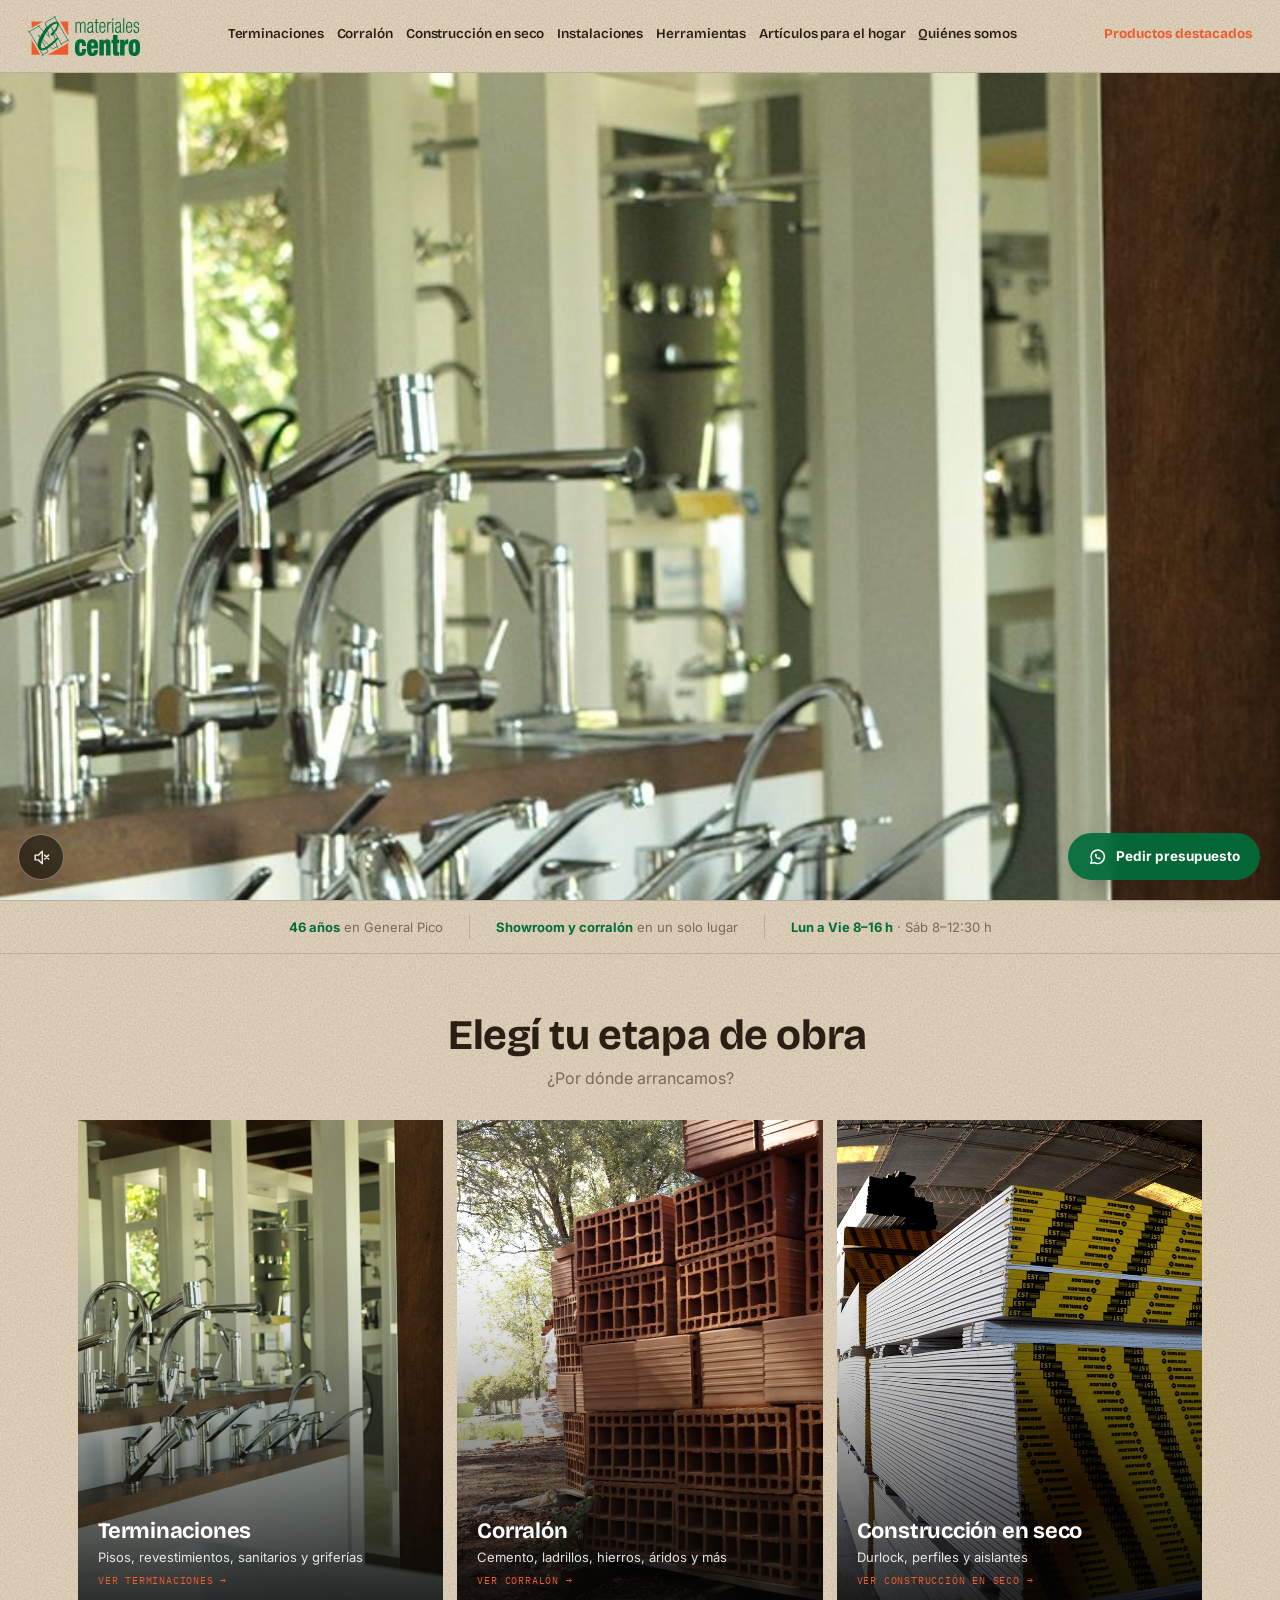
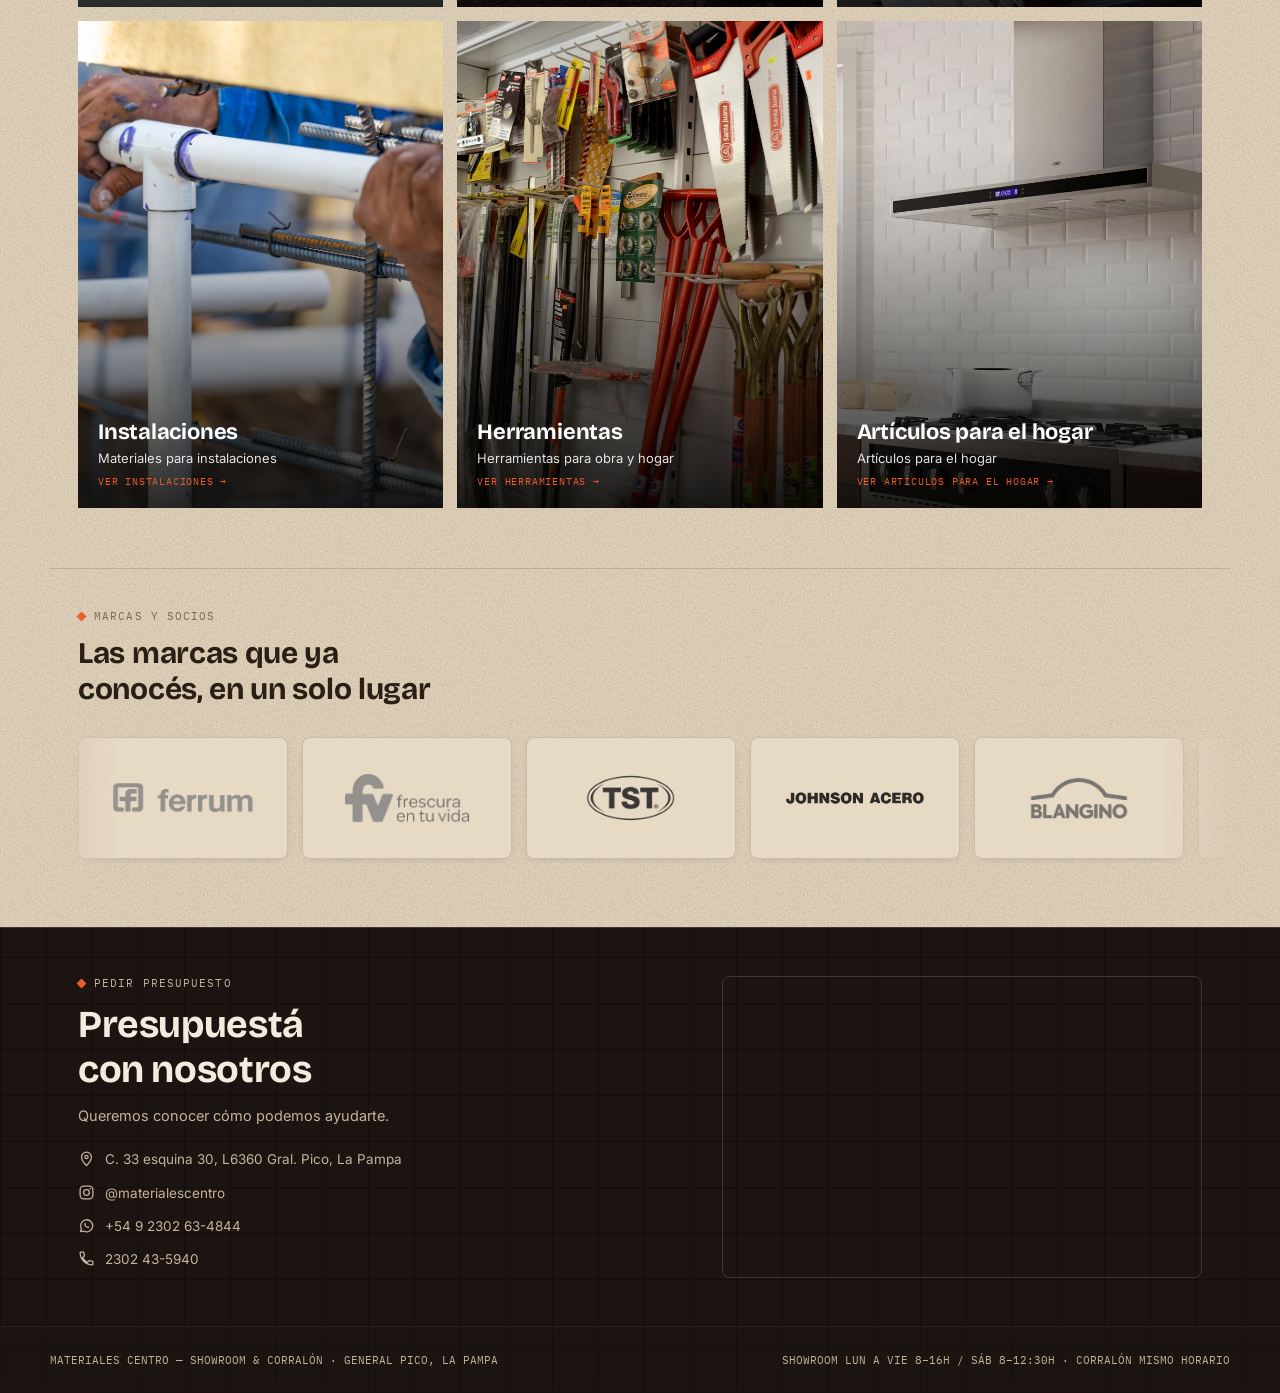
==== commit c40881ac: "Varios ajustes de diseño y un bug de autoplay a pedido de Delfina - Franja de confianza: saca el fon" ====
--- a/index.html
+++ b/index.html
@@ -15,11 +15,13 @@
 <meta property="og:description" content="Todo para tu obra, de los cimientos a las terminaciones. Pedí tu presupuesto por WhatsApp.">
 <meta property="og:url" content="https://delfinaalonso.github.io/MCentro/">
 <meta property="og:image" content="https://delfinaalonso.github.io/MCentro/assets/img/og-home.jpg">
+<meta property="og:image:width" content="1200">
+<meta property="og:image:height" content="630">
 <meta name="twitter:card" content="summary_large_image">
 <link rel="preconnect" href="https://fonts.googleapis.com">
 <link rel="preconnect" href="https://fonts.gstatic.com" crossorigin>
 <link href="https://fonts.googleapis.com/css2?family=Bricolage+Grotesque:opsz,wght@12..96,500;12..96,700;12..96,800&family=Inter:wght@400;500;600;700&family=IBM+Plex+Mono:wght@400;500;600&display=swap" rel="stylesheet">
-<link rel="stylesheet" href="assets/css/styles.css?v=14">
+<link rel="stylesheet" href="assets/css/styles.css?v=19">
 <style>
   /* ---------- header: pedido explícito de sacar todas las sombras/degradé
      oscuro y el halo de texto — el header de home queda con el mismo estilo
@@ -122,8 +124,12 @@
   }
 
   /* ================= SALIDA — tres fotogramas, no tarjetas ================= */
-  #salida{padding:84px 0 50px;}
-  .salida-head{max-width:44ch; margin:0 auto 40px; text-align:center;}
+  #salida{padding:56px 0 40px;}
+  .salida-head{max-width:44ch; margin:0 auto 32px; text-align:center;}
+  @media(max-width:700px){
+    #salida{padding:36px 0 28px;}
+    .salida-head{margin-bottom:24px;}
+  }
   .salida-head p.tag{color:var(--soft); justify-content:center;}
   /* Nunca se tiene que partir en dos líneas: el tamaño baja con el ancho de
      pantalla (en vez de tener un piso fijo) para que "¿Por dónde
@@ -159,7 +165,8 @@
   /* padding-top/bottom, no el shorthand de 3 valores: ese pone el
      izquierdo/derecho en 0 y pisa el padding lateral de .wrap, dejando el
      título pegado al borde en mobile. */
-  .partners{padding-top:50px; padding-bottom:60px; border-top:1px solid var(--line); margin-top:30px;}
+  .partners{padding-top:40px; padding-bottom:44px; border-top:1px solid var(--line); margin-top:20px;}
+  @media(max-width:700px){ .partners{padding-top:28px; padding-bottom:32px; margin-top:12px;} }
   .partners-head{margin-bottom:26px;}
   .partners-head h2{font-size:clamp(22px,3vw,30px); max-width:26ch;}
   .partners-marquee{overflow-x:auto; margin:0 -28px; padding:4px 28px; -webkit-mask-image:linear-gradient(to right, transparent, #000 6%, #000 94%, transparent); mask-image:linear-gradient(to right, transparent, #000 6%, #000 94%, transparent); scrollbar-width:none;}
@@ -182,22 +189,25 @@
   .partner-card img{max-height:52px; width:auto; max-width:82%; object-fit:contain; filter:grayscale(1) contrast(1.05); opacity:.8; transition:filter .25s ease, opacity .25s ease;}
   .partner-card:hover img{filter:none; opacity:1;}
 
-  /* ================= FRANJA DE CONFIANZA (T3) ================= */
-  .trust-strip{background:#fff; border-bottom:1px solid var(--line);}
+  /* ================= FRANJA DE CONFIANZA (T3) =================
+     Sin caja blanca ni tipografía mono (no encajaban con el resto de la
+     página): fondo transparente, se apoya en el mismo crema de siempre,
+     con un detalle en verde marca en vez del texto en negro. */
+  .trust-strip{border-top:1px solid var(--line); border-bottom:1px solid var(--line);}
   .trust-strip .wrap{
-    display:flex; flex-wrap:wrap; justify-content:center; gap:10px 0;
-    list-style:none; padding:18px 28px; max-width:1180px; margin:0 auto;
+    display:flex; flex-wrap:wrap; justify-content:center; gap:8px 0;
+    list-style:none; padding:14px 28px; max-width:1180px; margin:0 auto;
   }
   .trust-strip li{
-    font-family:'IBM Plex Mono',monospace; font-size:12px; letter-spacing:.02em; color:var(--soft);
+    font-family:'Inter',sans-serif; font-size:13px; color:var(--soft);
     padding:4px 26px; text-align:center;
   }
   .trust-strip li + li{border-left:1px solid var(--line);}
-  .trust-strip li strong{color:var(--ink); font-weight:600;}
+  .trust-strip li strong{color:var(--verde-brand); font-weight:700;}
   @media (max-width:860px){
-    .trust-strip .wrap{flex-direction:column; align-items:center; gap:10px; padding:16px 28px;}
+    .trust-strip .wrap{flex-direction:column; align-items:center; gap:8px; padding:12px 28px;}
     .trust-strip li{border-left:none !important; padding:0; width:100%;}
-    .trust-strip li + li{border-top:1px solid var(--line); padding-top:10px;}
+    .trust-strip li + li{border-top:1px solid var(--line); padding-top:8px;}
   }
 </style>
 
@@ -206,11 +216,12 @@
 
 
 <main id="top">
+  <h1 class="sr-only">Materiales Centro — Corralón y Showroom en General Pico</h1>
   <section id="obra-video">
     <div class="video-frame">
       <iframe
         id="obraYt"
-        data-src="https://www.youtube-nocookie.com/embed/5IaC7FZlDbE?autoplay=1&mute=1&loop=1&playlist=5IaC7FZlDbE&controls=0&modestbranding=1&playsinline=1&rel=0&iv_load_policy=3&disablekb=1&fs=0&enablejsapi=1&origin=https://delfinaalonso.github.io"
+        src="https://www.youtube-nocookie.com/embed/5IaC7FZlDbE?autoplay=1&mute=1&loop=1&playlist=5IaC7FZlDbE&controls=0&modestbranding=1&playsinline=1&rel=0&iv_load_policy=3&disablekb=1&fs=0&enablejsapi=1&cc_load_policy=0&origin=https://delfinaalonso.github.io"
         title="Materiales Centro" frameborder="0"
         allow="autoplay">
       </iframe>
@@ -433,21 +444,17 @@
         }catch(err){ console.error('Error al cambiar el sonido del video', err); }
       });
 
-      /* T14: el video y la API de YouTube (iframe_api) ya no cargan de
-         entrada — se difieren hasta que termina de cargar el resto de la
-         página (evento load), para no competir por ancho de banda con el
-         resto del contenido. Mientras tanto se ve la imagen de fondo del
-         #obra-video. */
-      function loadYouTube(){
-        try{
-          ytFrame.src = ytFrame.dataset.src;
-          var ytTag = document.createElement('script');
-          ytTag.src = 'https://www.youtube.com/iframe_api';
-          document.head.appendChild(ytTag);
-        }catch(err){ console.error('Error al cargar el video de YouTube', err); }
-      }
-      if(document.readyState === 'complete'){ loadYouTube(); }
-      else{ window.addEventListener('load', loadYouTube); }
+      /* El src del iframe se había diferido hasta el evento load de la
+         ventana (T14, pensado para no competir con el resto de la carga),
+         pero en iOS Safari eso le hacía perder el permiso de autoplay: el
+         video quedaba pausado mostrando el cartel de YouTube (canal,
+         botón de play) en vez de arrancar solo. Autoplay muteado es mucho
+         más confiable con el src puesto en el HTML desde el principio
+         (ver más arriba), así que solo queda diferida la API, que no
+         afecta el autoplay en sí. */
+      var ytTag = document.createElement('script');
+      ytTag.src = 'https://www.youtube.com/iframe_api';
+      document.head.appendChild(ytTag);
     }
   }catch(err){ console.error('Error al preparar el control de sonido del video', err); }
 
--- a/assets/css/styles.css
+++ b/assets/css/styles.css
@@ -25,7 +25,10 @@
    contenedor de scroll en vez del viewport. clip recorta el desborde
    horizontal (lo que necesitábamos para el marquee de marcas) sin ese
    efecto secundario. */
-html{-webkit-text-size-adjust:100%; overflow-x:clip;}
+/* background-color acá (no solo en body) para que el "rebote" de iOS al
+   llegar al final de la página no muestre un blanco de golpe detrás del
+   contenido real. */
+html{-webkit-text-size-adjust:100%; overflow-x:clip; background-color:var(--bg);}
 body{background-color:var(--bg); background-image:var(--grain); background-repeat:repeat; background-size:300px 300px; background-blend-mode:multiply; color:var(--ink); font-family:'Inter',system-ui,sans-serif; -webkit-font-smoothing:antialiased; overflow-x:clip;}
 h1,h2,h3{font-family:'Bricolage Grotesque',sans-serif; letter-spacing:-.01em; text-wrap:balance;}
 img{max-width:100%; display:block;}
@@ -33,6 +36,13 @@
 :focus-visible{outline:2px solid var(--focus); outline-offset:3px;}
 .wrap{max-width:1180px; margin:0 auto; padding:0 28px;}
 @media (prefers-reduced-motion: no-preference){ html{scroll-behavior:smooth;} }
+
+/* Oculta visualmente sin sacar del flujo de lectura de lectores de pantalla
+   ni del DOM para buscadores — para contenido que necesita existir (un h1
+   real de la página) pero no un lugar visible en el diseño (la home, con
+   su hero de video a pantalla completa, no tiene dónde mostrar un título
+   grande sin romper ese diseño). */
+.sr-only{position:absolute; width:1px; height:1px; padding:0; margin:-1px; overflow:hidden; clip:rect(0,0,0,0); white-space:nowrap; border:0;}
 
 /* ---------- header (versión por defecto: sticky, siempre sólido) ---------- */
 header{position:sticky; top:0; z-index:80; background-color:var(--bg); background-image:var(--grain); background-repeat:repeat; background-size:300px 300px; background-blend-mode:multiply; border-bottom:1px solid var(--line);}
@@ -127,7 +137,8 @@
 }
 
 /* ---------- presupuesto + footer + fab (compartido) — banda oscura cálida de cierre ---------- */
-#presupuesto{--bg:var(--deep); --ink:var(--deep-ink); --soft:var(--deep-soft); --line:var(--deep-line); position:relative; overflow:hidden; background:var(--bg); padding:64px 0; border-top:1px solid var(--line); margin-top:30px;}
+#presupuesto{--bg:var(--deep); --ink:var(--deep-ink); --soft:var(--deep-soft); --line:var(--deep-line); position:relative; overflow:hidden; background:var(--bg); padding:48px 0; border-top:1px solid var(--line); margin-top:20px;}
+@media(max-width:700px){ #presupuesto{padding:36px 0; margin-top:12px;} }
 #presupuesto::before{
   content:''; position:absolute; inset:0; z-index:0; pointer-events:none;
   background-image:
@@ -239,6 +250,54 @@
 @media(max-width:1000px){ .destacados-grid{grid-template-columns:repeat(3,1fr);} }
 @media(max-width:600px){ .destacados-grid{grid-template-columns:repeat(2,1fr); gap:10px;} }
 
+/* ---------- modal de descripción de producto (botón "i") + stepper que lo
+   acompaña — compartido por Catálogo y por los "destacados" de las páginas
+   de categoría (Terminaciones, Corralón). ---------- */
+.cc-info{position:absolute; top:8px; right:8px; width:26px; height:26px; border-radius:50%; background:rgba(27,20,16,.55); color:#fff; border:none; display:flex; align-items:center; justify-content:center; font-family:'Bricolage Grotesque',sans-serif; font-weight:700; font-size:13px; cursor:pointer; z-index:2; transition:background-color .15s ease;}
+.cc-info:hover{background:var(--naranja);}
+
+.cc-actions{display:flex; align-items:center; gap:8px; margin-top:auto; padding-top:6px;}
+.cc-stepper{display:flex; align-items:center; flex-shrink:0; border:1px solid rgba(42,31,20,.3); border-radius:999px; overflow:hidden;}
+.cc-stepper button{width:28px; height:34px; border:none; background:transparent; color:var(--ink); font-size:15px; line-height:1; cursor:pointer; display:flex; align-items:center; justify-content:center;}
+.cc-stepper button:hover{background:rgba(42,31,20,.08);}
+.cc-stepper input{width:26px; height:34px; text-align:center; border:none; background:transparent; font-family:'Inter',sans-serif; font-size:13px; color:var(--ink); padding:0; -moz-appearance:textfield; appearance:textfield;}
+/* El spinner nativo de un input number ocupa espacio del lado derecho
+   aunque esté con text-align:center, y el número queda corrido a la
+   izquierda en vez de centrado entre los botones − y +. Se saca ese
+   spinner (Chrome/Safari/Edge) para que el centrado sea real. */
+.cc-stepper input::-webkit-outer-spin-button,
+.cc-stepper input::-webkit-inner-spin-button{-webkit-appearance:none; margin:0;}
+.cc-add{flex:1; justify-content:center; margin-top:0; border-radius:6px; font-size:12px; letter-spacing:.02em; padding:0 10px; height:34px; text-transform:uppercase; font-weight:700;}
+.cc-add.added{background:var(--verde-brand);}
+/* El stepper (84px) + el botón no entran lado a lado en una columna muy
+   angosta (p. ej. la grilla de 2 columnas del catálogo en celulares
+   chicos) y antes se apilaban, lo que estiraba la card de más. Ahora se
+   los achica a los dos para que convivan en la misma fila. Container
+   query (no media query): solo mira el ancho real de la card, así el
+   modal de descripción — que tiene mucho más ancho disponible — sigue
+   mostrando el tamaño normal aunque la pantalla sea la misma. */
+@container (max-width:220px){
+  .cc-actions{gap:5px;}
+  .cc-stepper button{width:22px; height:30px; font-size:13px;}
+  .cc-stepper input{width:18px; height:30px; font-size:12px;}
+  .cc-add{font-size:10px; letter-spacing:0; padding:0 6px; height:30px;}
+}
+
+.pm-backdrop{display:none; position:fixed; inset:0; background:rgba(27,20,16,.6); z-index:100; align-items:center; justify-content:center; padding:20px;}
+.pm-backdrop.open{display:flex;}
+.pm-panel{background:var(--bg); background-image:var(--grain); background-repeat:repeat; background-size:300px 300px; background-blend-mode:multiply; max-width:640px; width:100%; max-height:90vh; overflow:auto; border:1px solid var(--line); display:grid; grid-template-columns:1fr 1fr; position:relative;}
+.pm-close{position:absolute; top:10px; right:10px; width:32px; height:32px; border-radius:50%; background:rgba(27,20,16,.5); color:#fff; border:none; font-size:18px; line-height:1; cursor:pointer; z-index:3;}
+.pm-close:hover{background:var(--naranja);}
+.pm-media{position:relative; aspect-ratio:1/1; background:var(--cardfill); overflow:hidden;}
+.pm-media img{position:absolute; inset:0; width:100%; height:100%; object-fit:contain; padding:6%;}
+.pm-body{padding:22px; display:flex; flex-direction:column; gap:10px;}
+.pm-tag{font-family:'Inter',sans-serif; font-size:10px; letter-spacing:.06em; text-transform:uppercase; font-weight:600; color:var(--naranja);}
+.pm-body h2{font-size:21px; line-height:1.2; font-family:'Inter',sans-serif; font-weight:700; color:var(--ink);}
+.pm-price{font-family:'Inter',sans-serif; font-size:16px; color:var(--ink); font-weight:600;}
+.pm-desc{font-family:'Inter',sans-serif; font-size:13.5px; line-height:1.6; color:var(--soft);}
+.pm-actions{margin-top:4px;}
+@media(max-width:620px){ .pm-panel{grid-template-columns:1fr;} .pm-media{aspect-ratio:4/3;} }
+
 /* ---------- líneas (grid de categorías con flip cards) — usado en todas las páginas de categoría ---------- */
 .lineas{padding-top:24px; padding-bottom:16px;}
 .lineas-head{margin-bottom:20px;}
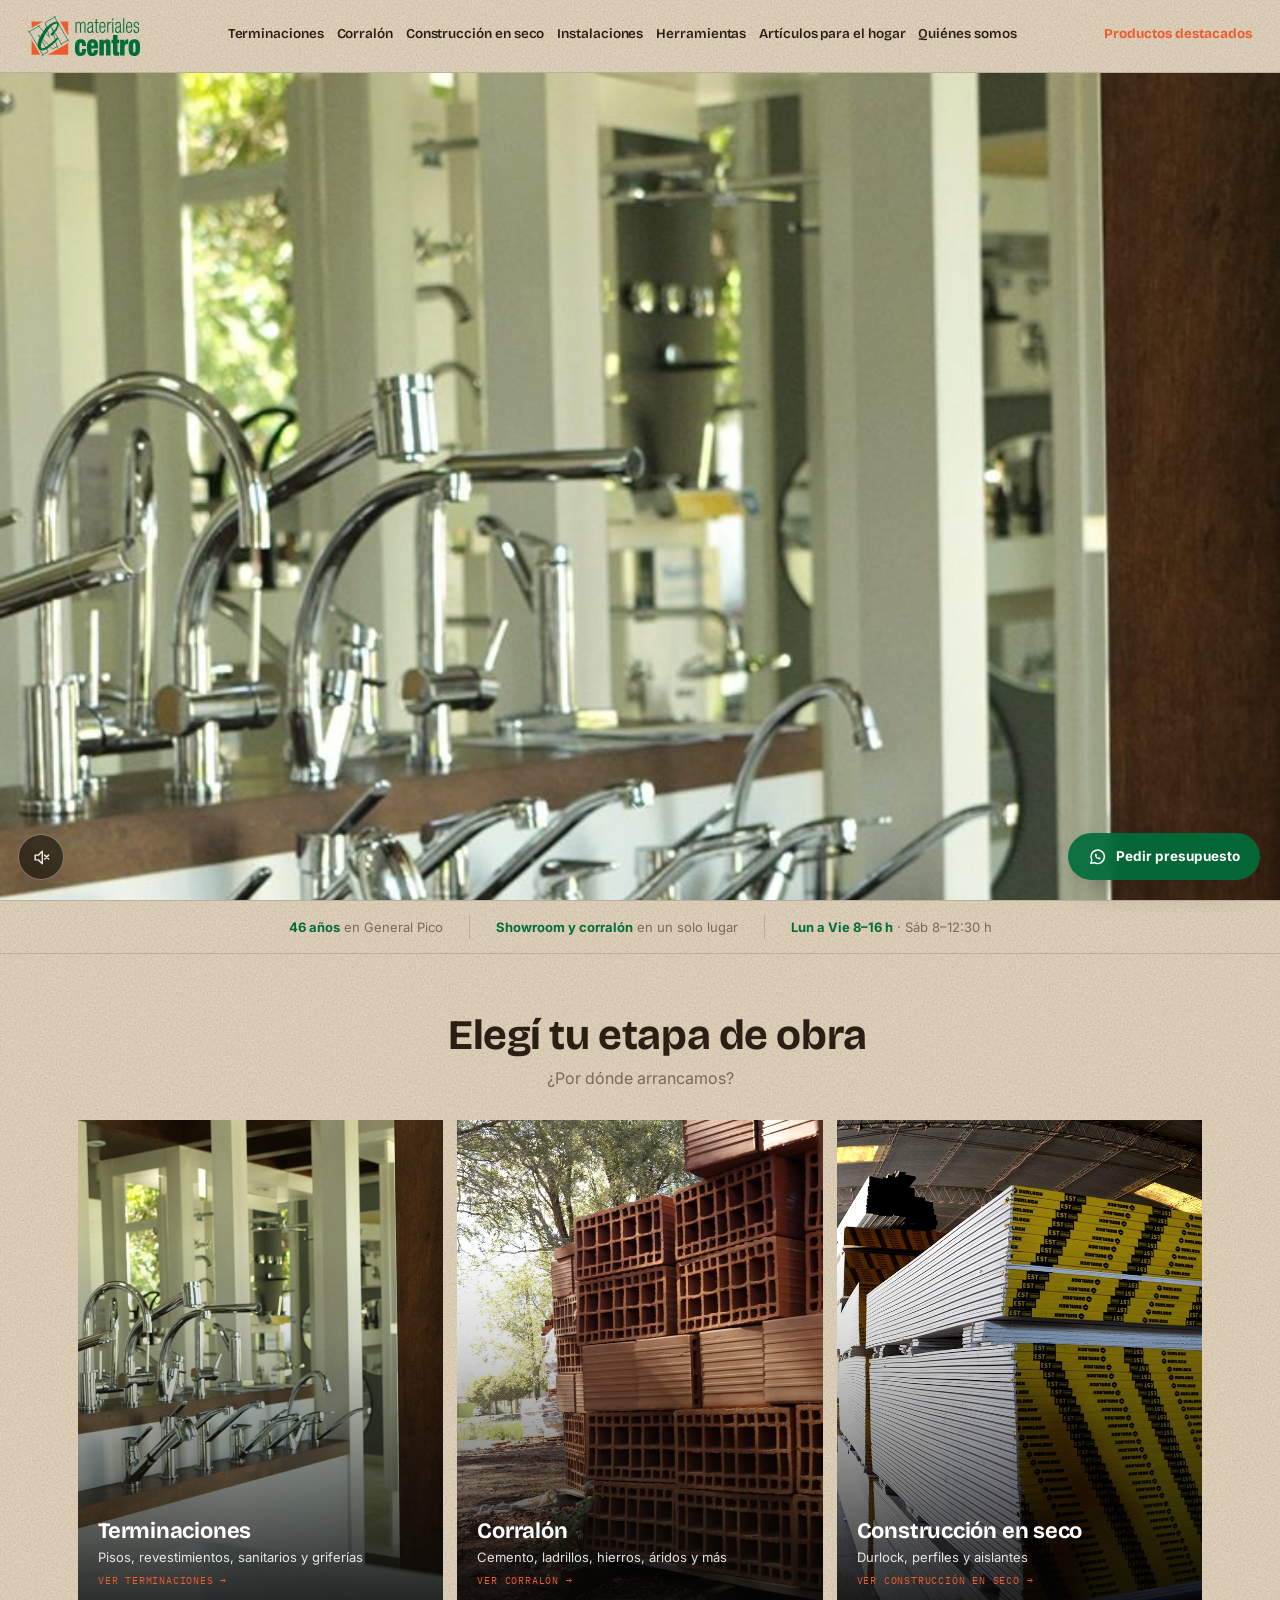
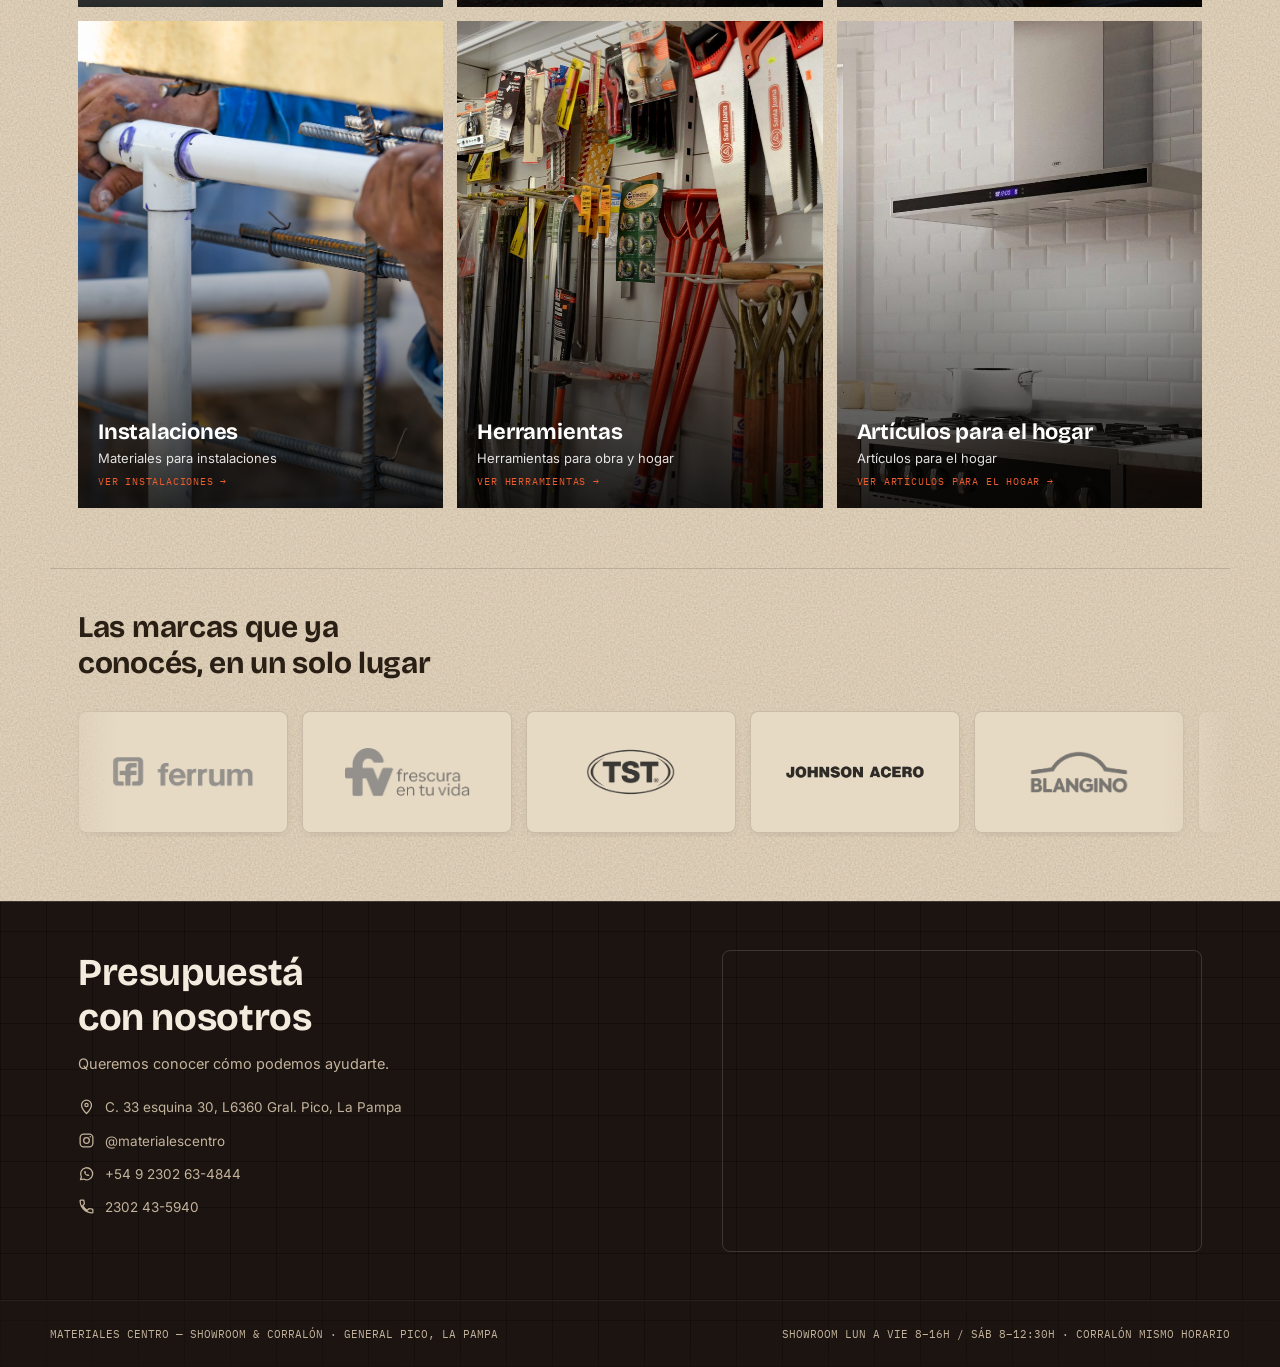
==== commit bc203f1c: "Sacar los copetes (kicker) de todo el sitio A pedido de Delfina: el patrón de copete chiquito en may" ====
--- a/index.html
+++ b/index.html
@@ -288,7 +288,6 @@
 
   <section class="wrap partners reveal-el">
     <div class="partners-head">
-      <p class="tag"><span class="tick"></span>Marcas y socios</p>
       <h2>Las marcas que ya conocés, en un solo lugar</h2>
     </div>
     <div class="partners-marquee" tabindex="0" aria-label="Marcas y socios estratégicos">
@@ -327,7 +326,6 @@
   <section id="presupuesto">
     <div class="wrap row">
       <div class="intro-col reveal-el">
-        <p class="tag"><span class="tick"></span>Pedir presupuesto</p>
         <h2>Presupuestá con nosotros</h2>
         <p class="sub">Queremos conocer cómo podemos ayudarte.</p>
         <div class="contact-links">
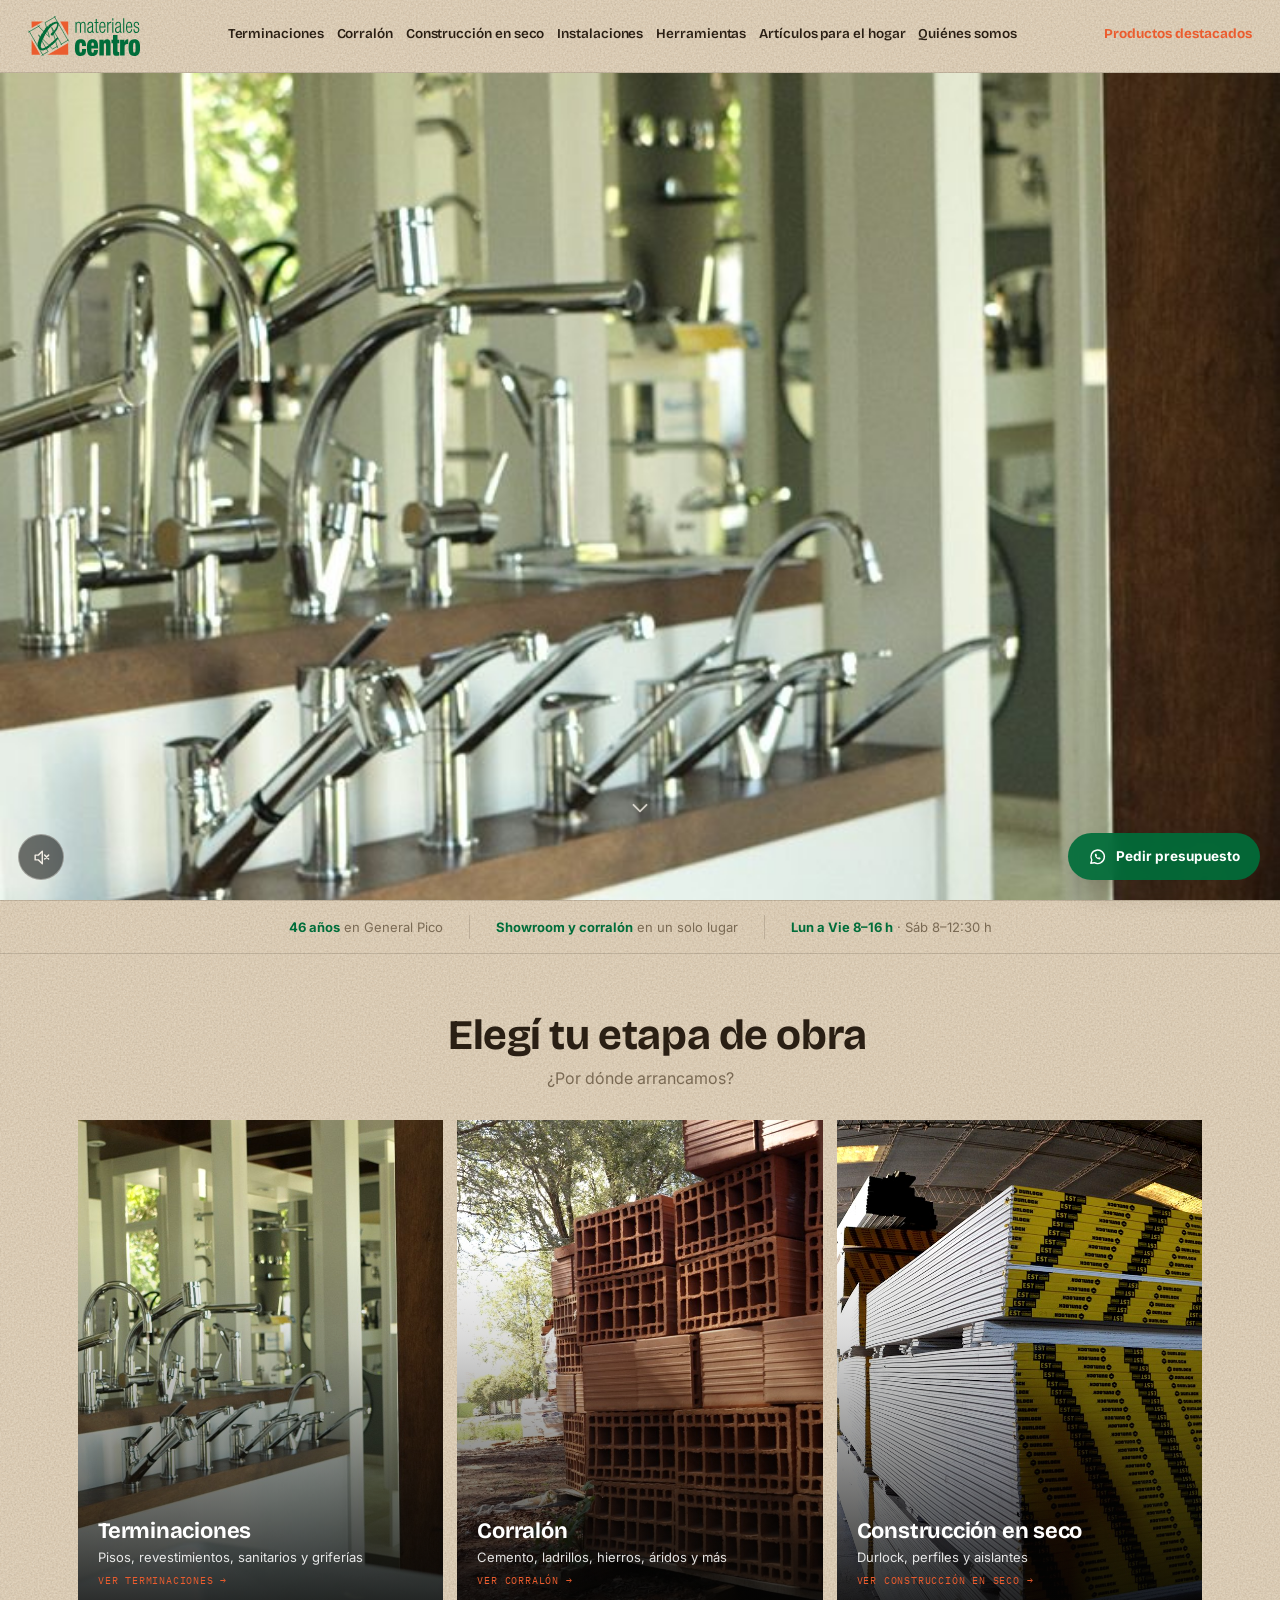
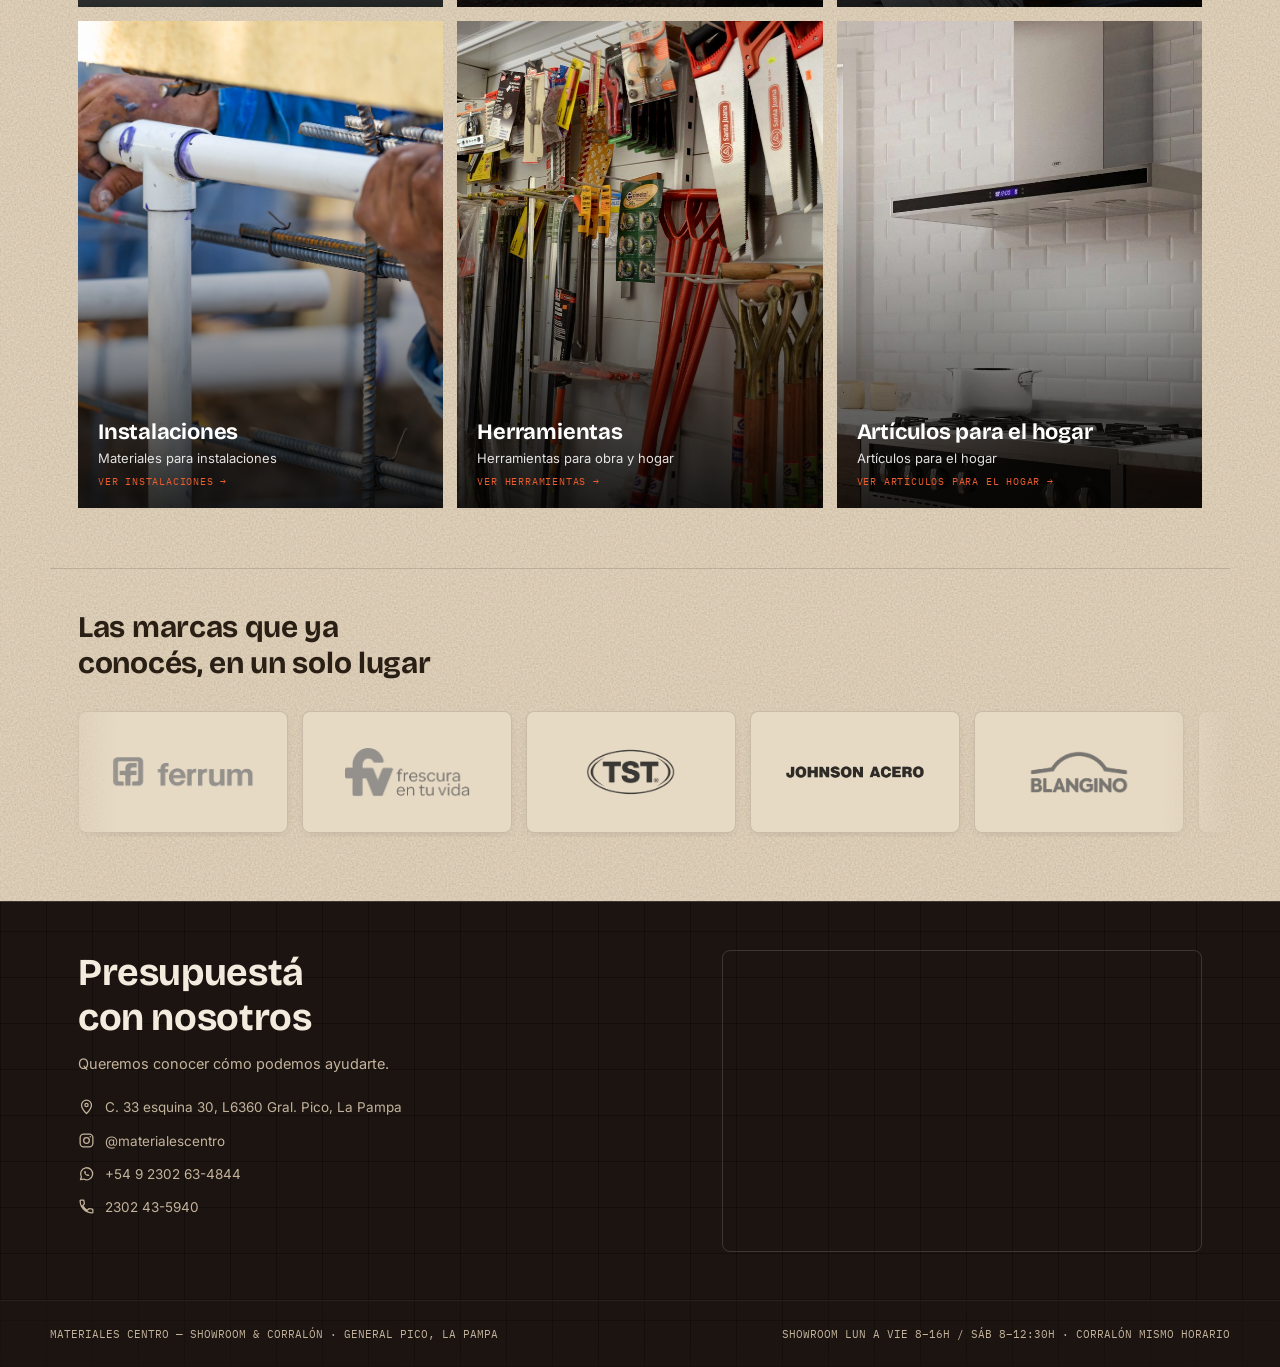
==== commit 9819b4bf: "Video de apertura: pasar de iframe de YouTube a video nativo propio Delfina subió el video real (ass" ====
--- a/index.html
+++ b/index.html
@@ -29,10 +29,10 @@
      se redeclara acá, se hereda tal cual de styles.css). ---------- */
 
   /* ================= VIDEO DE APERTURA =================
-     Reemplaza la secuencia de fotos con scroll "pegado" por el video que
-     pasó la clienta (YouTube, no listado). Mucho más simple: una sola
-     sección de una pantalla de alto, sin matemática de scroll ni estados
-     por acto — el video habla solo. */
+     Video propio (mp4, con audio), alojado en el repo — reemplaza el
+     embed de YouTube: sin marca ni cartel de canal, autoplay bastante
+     más confiable en mobile. Una sola sección de una pantalla de alto,
+     sin matemática de scroll ni estados por acto — el video habla solo. */
   /* El header ocupa 73px fijos arriba (medido en todos los anchos); si el
      video mide 100vh completo, sus últimos 73px quedan tapados por el
      borde de la pantalla al cargar. Se descuenta esa altura para que el
@@ -40,30 +40,10 @@
   #obra-video{
     position:relative; height:calc(100vh - 73px); height:calc(100dvh - 73px); overflow:hidden;
     background-color:var(--deep);
-    /* Imagen de fondo mientras el video de YouTube todavía no cargó (T14:
-       la carga del iframe y de su API se difiere hasta el evento load de
-       la ventana, así no compite con el resto del contenido). */
-    background-image:url('assets/img/portada-showroom.jpg');
-    background-size:cover; background-position:50% 30%;
-  }
-  .video-frame{
-    position:absolute; top:50%; left:50%; transform:translate(-50%,-50%);
-    width:100vw; height:56.25vw; /* 16:9 a partir del ancho... */
-    min-height:100%; min-width:177.78vh; /* ...o del alto, lo que cubra más */
-  }
-  /* A pesar de controls=0, YouTube a veces muestra un cartelito con el
-     título/fecha del video arriba a la izquierda al arrancar. Se agranda
-     el video un poco de más y se lo corre hacia arriba: esa franja de
-     arriba queda recortada fuera de la vista (#obra-video tiene
-     overflow:hidden) y abajo se rellena con más imagen del video, sin
-     dejar ningún hueco. */
-  .video-frame iframe{
-    position:absolute; top:0; left:0; width:100%; height:100%; pointer-events:none;
-    transform:scale(1.18) translateY(-5%);
-    /* Transparente: mientras no tiene data-src cargado (ver T14, se difiere
-       hasta el evento load) se tiene que ver la imagen de fondo de
-       #obra-video y no el blanco por defecto de un iframe vacío. */
-    background:transparent;
+  }
+  #obraVideo{
+    position:absolute; inset:0; width:100%; height:100%; object-fit:cover;
+    pointer-events:none;
   }
 
   /* Capa invisible sobre el video: absorbe cualquier toque/clic y no hace
@@ -111,15 +91,12 @@
   /* El video está grabado horizontal (16:9); en un celular en vertical,
      "cubrir" la pantalla completa (lo que hace el resto de este bloque)
      recorta la mayor parte de los costados y deja ver solo una tira
-     angosta del medio — además de agrandar la franja a recortar arriba
-     para tapar el cartel de YouTube, lo que se nota más sobre tan poco
-     video visible. En mobile se muestra en su proporción real (16:9,
+     angosta del medio. En mobile se muestra en su proporción real (16:9,
      sin recortar de más) en vez de forzarlo a pantalla completa: entra
      bastante más video en pantalla y de paso ocupa mucho menos alto, así
      que hay que scrollear menos para llegar al resto de la página. */
   @media(max-width:760px){
     #obra-video{height:auto; aspect-ratio:16/9;}
-    .video-frame{position:absolute; inset:0; top:0; left:0; transform:none; width:100%; height:100%; min-width:0; min-height:0;}
     .video-scroll-hint{display:none;}
   }
 
@@ -218,14 +195,9 @@
 <main id="top">
   <h1 class="sr-only">Materiales Centro — Corralón y Showroom en General Pico</h1>
   <section id="obra-video">
-    <div class="video-frame">
-      <iframe
-        id="obraYt"
-        src="https://www.youtube-nocookie.com/embed/5IaC7FZlDbE?autoplay=1&mute=1&loop=1&playlist=5IaC7FZlDbE&controls=0&modestbranding=1&playsinline=1&rel=0&iv_load_policy=3&disablekb=1&fs=0&enablejsapi=1&cc_load_policy=0&origin=https://delfinaalonso.github.io"
-        title="Materiales Centro" frameborder="0"
-        allow="autoplay">
-      </iframe>
-    </div>
+    <video id="obraVideo" autoplay muted loop playsinline preload="auto" poster="assets/img/portada-showroom.jpg">
+      <source src="assets/video/obra.mp4" type="video/mp4">
+    </video>
     <div class="video-shield" id="videoShield" aria-hidden="true"></div>
     <button type="button" class="video-sound-toggle is-muted" id="videoSoundToggle" aria-pressed="false" aria-label="Activar sonido">
       <svg class="ic-muted" viewBox="0 0 24 24" width="19" height="19" fill="none" stroke="currentColor" stroke-width="1.8" stroke-linecap="round" stroke-linejoin="round"><path d="M4 9v6h4l5 5V4L8 9H4z"/><path d="M16 9l5 5M21 9l-5 5"/></svg>
@@ -409,50 +381,21 @@
   }
 
   try{
-    var ytFrame = document.getElementById('obraYt');
+    var video = document.getElementById('obraVideo');
     var soundBtn = document.getElementById('videoSoundToggle');
-    if(ytFrame && soundBtn && window.YT === undefined){
-      var ytPlayer = null;
-
+    if(video && soundBtn){
       function setSoundUi(muted){
         soundBtn.classList.toggle('is-muted', muted);
         soundBtn.setAttribute('aria-pressed', muted ? 'false' : 'true');
         soundBtn.setAttribute('aria-label', muted ? 'Activar sonido' : 'Silenciar');
       }
-
-      window.onYouTubeIframeAPIReady = function(){
-        try{
-          ytPlayer = new YT.Player('obraYt', {
-            events: { onReady: function(){ setSoundUi(true); } }
-          });
-        }catch(err){ console.error('Error al iniciar el reproductor de YouTube', err); }
-      };
+      setSoundUi(video.muted);
 
       soundBtn.addEventListener('click', function(){
-        if(!ytPlayer || !ytPlayer.isMuted){ return; }
-        try{
-          if(ytPlayer.isMuted()){
-            ytPlayer.unMute();
-            ytPlayer.setVolume(100);
-            setSoundUi(false);
-          } else {
-            ytPlayer.mute();
-            setSoundUi(true);
-          }
-        }catch(err){ console.error('Error al cambiar el sonido del video', err); }
+        video.muted = !video.muted;
+        if(!video.muted){ video.volume = 1; }
+        setSoundUi(video.muted);
       });
-
-      /* El src del iframe se había diferido hasta el evento load de la
-         ventana (T14, pensado para no competir con el resto de la carga),
-         pero en iOS Safari eso le hacía perder el permiso de autoplay: el
-         video quedaba pausado mostrando el cartel de YouTube (canal,
-         botón de play) en vez de arrancar solo. Autoplay muteado es mucho
-         más confiable con el src puesto en el HTML desde el principio
-         (ver más arriba), así que solo queda diferida la API, que no
-         afecta el autoplay en sí. */
-      var ytTag = document.createElement('script');
-      ytTag.src = 'https://www.youtube.com/iframe_api';
-      document.head.appendChild(ytTag);
     }
   }catch(err){ console.error('Error al preparar el control de sonido del video', err); }
 
